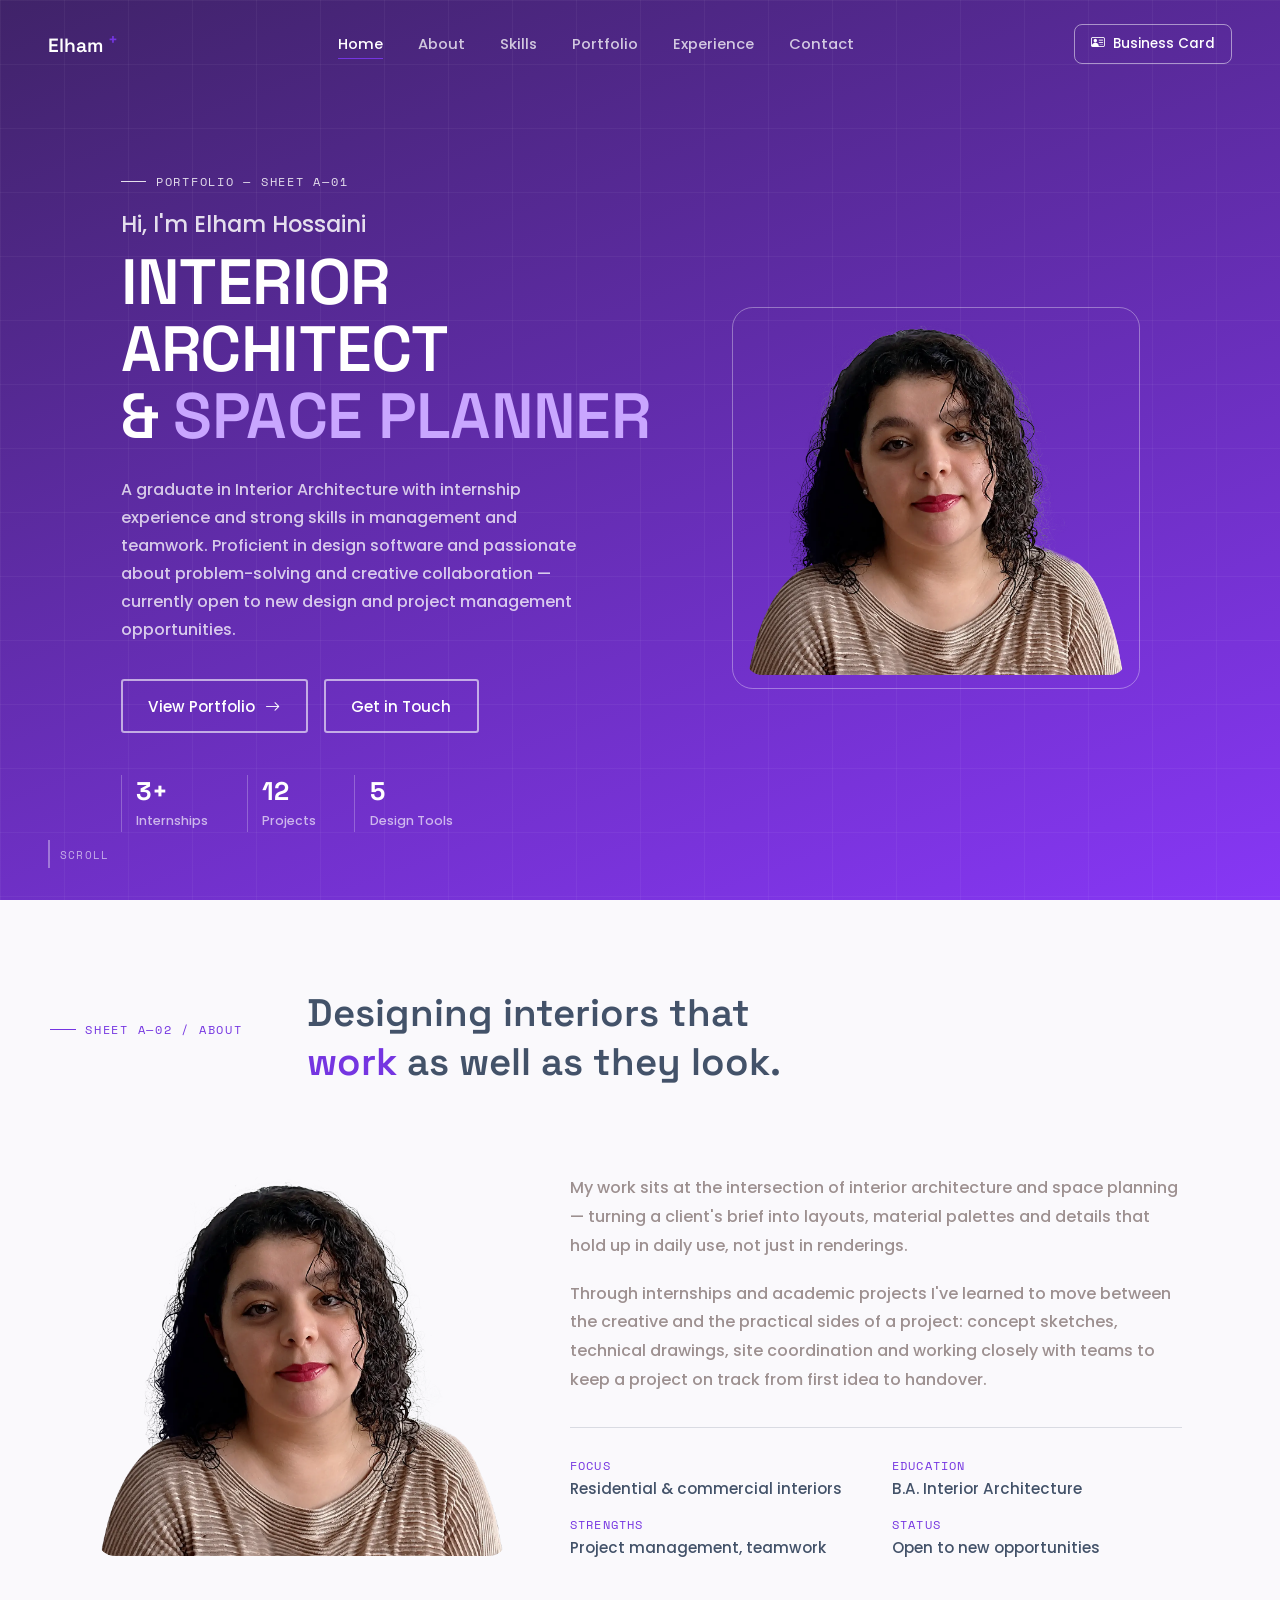
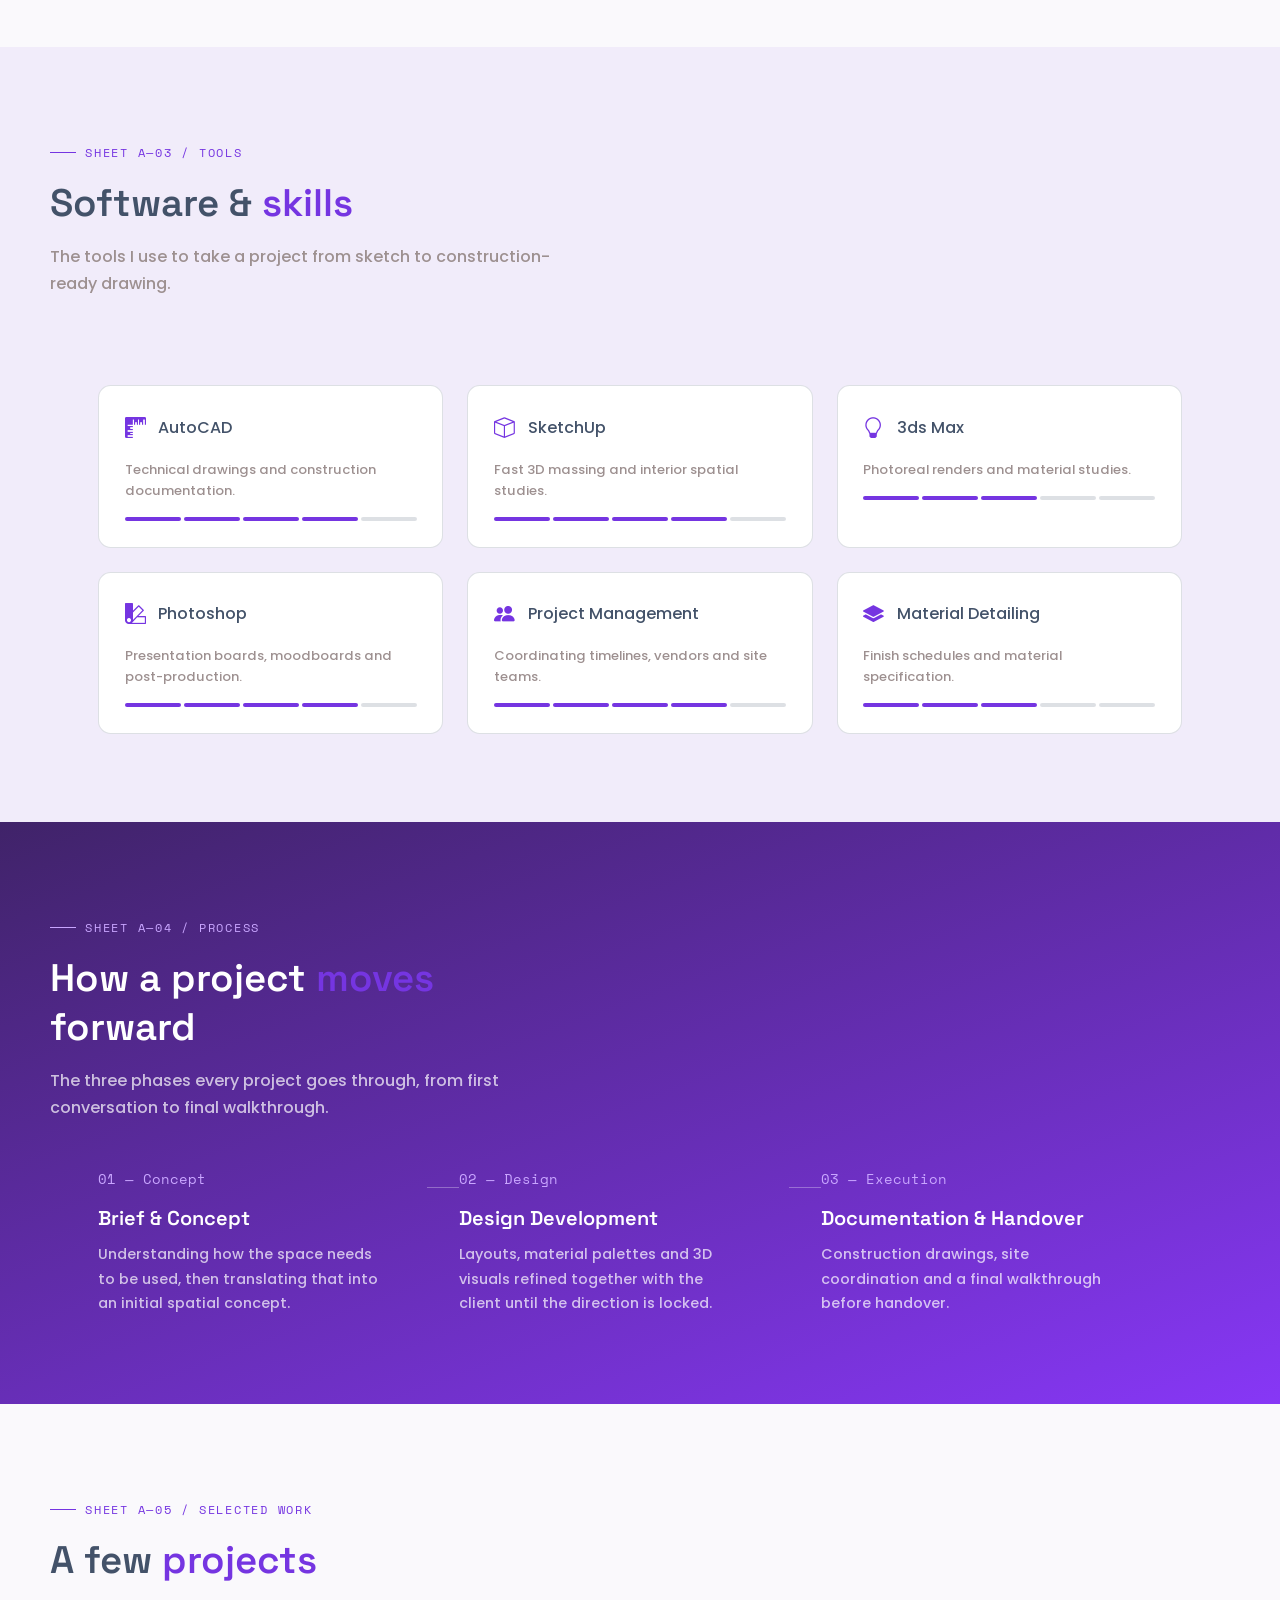
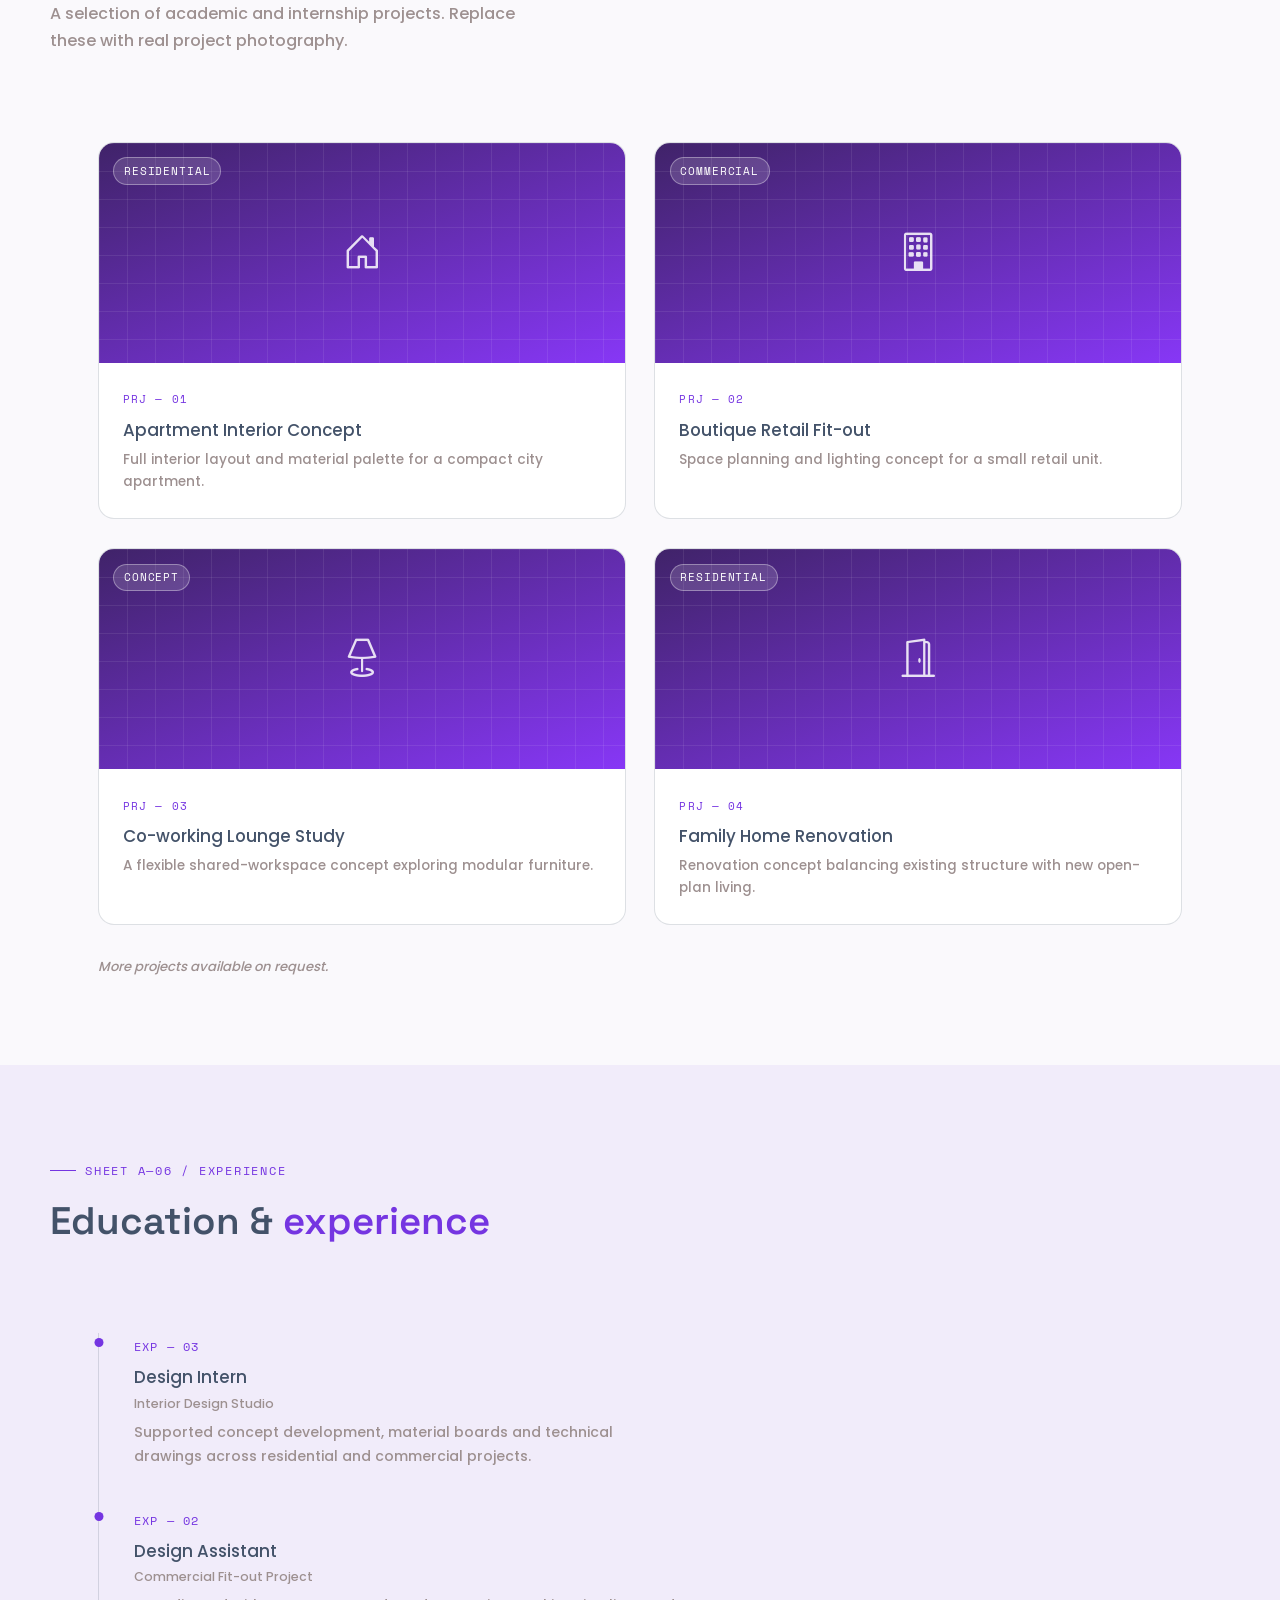
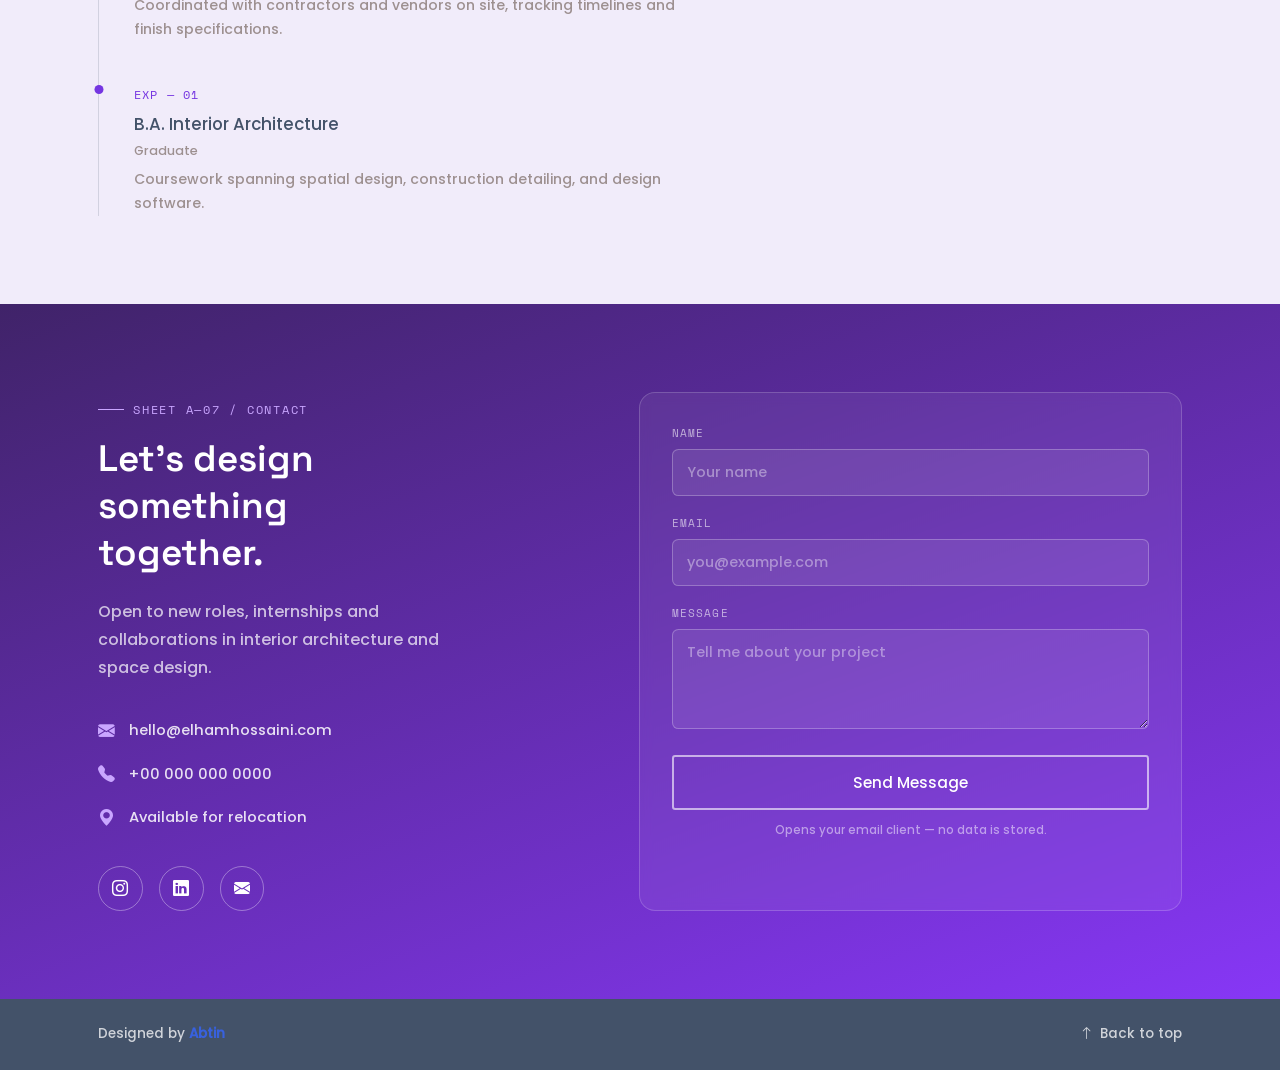
==== home.html @ 7ec0b822 "+ add home page (html,css,js) --made with claude-- + add portfolio.pdf for download + move onclick c" ====
<!doctype html>
<html lang="en">

<head>
  <meta charset="UTF-8" />
  <meta name="viewport" content="width=device-width, initial-scale=1.0" />
  <meta name="theme-color" content="#2C1D45">
  <meta name="theme-color" media="(prefers-color-scheme: dark)" content="#2C1D45">
  <link rel="stylesheet" href="./Style/home.css" />
  <link rel="stylesheet" href="./Fonts/icons/bootstrap-icons.css" />
  <link rel="icon" type="image/png" href="./Img/favicon/favicon-32x32.png" sizes="32x32">
  <link rel="icon" type="image/png" href="./Img/favicon/favicon-16x16.png" sizes="16x16">
  <link rel="shortcut icon" href="./Img/favicon/favicon.ico">
  <link rel="apple-touch-icon" sizes="180x180" href="./Img/favicon/apple-touch-icon.png">
  <link rel="manifest" href="./Img/favicon/site.webmanifest">

  <title>Elham Hossaini — Interior Architect</title>
</head>

<body>

  <!-- ===== NAV ===== -->
  <nav class="site-nav" id="site-nav">
    <a class="brand" href="#home">Elham <sup>+</sup></a>

    <div id="curtain" class="curtain"></div>

    <ul id="toggle-menu" class="nav-links">
      <li><a href="#home" class="nav-link">Home</a></li>
      <li><a href="#about" class="nav-link">About</a></li>
      <li><a href="#skills" class="nav-link">Skills</a></li>
      <li><a href="#portfolio" class="nav-link">Portfolio</a></li>
      <li><a href="#experience" class="nav-link">Experience</a></li>
      <li><a href="#contact" class="nav-link">Contact</a></li>
    </ul>

    <a class="nav-card-link" href="index.html">
      <i class="bi bi-person-vcard"></i>
      Business Card
    </a>

    <div id="toggle-btn" class="toggle-icon">
      <i class="bi bi-list"></i>
    </div>
  </nav>

  <!-- ===== HERO ===== -->
  <header class="hero" id="home">
    <div class="wrap">
      <div class="hero-text">
        <span class="eyebrow">Portfolio — Sheet A—01</span>
        <h2>Hi, I'm Elham Hossaini</h2>
        <h1>INTERIOR ARCHITECT<br>&amp; <span>SPACE PLANNER</span></h1>
        <p>
          A graduate in Interior Architecture with internship experience and
          strong skills in management and teamwork. Proficient in design
          software and passionate about problem-solving and creative
          collaboration — currently open to new design and project
          management opportunities.
        </p>
        <div class="hero-actions">
          <a href="#portfolio" class="btn btn-ghost-light">
            View Portfolio <i class="bi bi-arrow-right"></i>
          </a>
          <a href="#contact" class="btn btn-ghost-light">Get in Touch</a>
        </div>
        <div class="hero-stats">
          <div>
            <strong>3+</strong>
            <span>Internships</span>
          </div>
          <div>
            <strong>12</strong>
            <span>Projects</span>
          </div>
          <div>
            <strong>5</strong>
            <span>Design Tools</span>
          </div>
        </div>
      </div>
      <div class="hero-img">
        <div class="frame">
          <img src="./Img/El-final.webp" alt="Elham Hossaini portrait" />
        </div>
      </div>
    </div>
    <div class="scroll-cue">
      <div class="line"></div>
      SCROLL
    </div>
  </header>

  <!-- ===== ABOUT ===== -->
  <section class="about" id="about">
    <div class="section-head wrap reveal">
      <span class="eyebrow">Sheet A—02 / About</span>
      <h3>Designing interiors that <span>work</span> as well as they look.</h3>
    </div>
    <div class="wrap reveal">
      <div class="about-img">
        <div class="photo-frame blueprint-frame">
          <img src="./Img/El-final.webp" alt="Elham Hossaini at work" />
        </div>
      </div>
      <div class="about-body">
        <p>
          My work sits at the intersection of interior architecture and
          space planning — turning a client's brief into layouts, material
          palettes and details that hold up in daily use, not just in
          renderings.
        </p>
        <p>
          Through internships and academic projects I've learned to move
          between the creative and the practical sides of a project:
          concept sketches, technical drawings, site coordination and
          working closely with teams to keep a project on track from first
          idea to handover.
        </p>
        <div class="fact-grid">
          <div>
            <span>Focus</span>
            <strong>Residential &amp; commercial interiors</strong>
          </div>
          <div>
            <span>Education</span>
            <strong>B.A. Interior Architecture</strong>
          </div>
          <div>
            <span>Strengths</span>
            <strong>Project management, teamwork</strong>
          </div>
          <div>
            <span>Status</span>
            <strong>Open to new opportunities</strong>
          </div>
        </div>
      </div>
    </div>
  </section>

  <!-- ===== SKILLS ===== -->
  <section class="skills" id="skills">
    <div class="section-head wrap reveal">
      <span class="eyebrow">Sheet A—03 / Tools</span>
      <h3>Software &amp; <span>skills</span></h3>
      <p>The tools I use to take a project from sketch to construction-ready drawing.</p>
    </div>
    <div class="wrap reveal">
      <div class="tool-grid">
        <div class="tool-card">
          <div class="top"><i class="bi bi-rulers"></i><h4>AutoCAD</h4></div>
          <p>Technical drawings and construction documentation.</p>
          <div class="tick-scale"><i class="on"></i><i class="on"></i><i class="on"></i><i class="on"></i><i></i></div>
        </div>
        <div class="tool-card">
          <div class="top"><i class="bi bi-box"></i><h4>SketchUp</h4></div>
          <p>Fast 3D massing and interior spatial studies.</p>
          <div class="tick-scale"><i class="on"></i><i class="on"></i><i class="on"></i><i class="on"></i><i></i></div>
        </div>
        <div class="tool-card">
          <div class="top"><i class="bi bi-lightbulb"></i><h4>3ds Max</h4></div>
          <p>Photoreal renders and material studies.</p>
          <div class="tick-scale"><i class="on"></i><i class="on"></i><i class="on"></i><i></i><i></i></div>
        </div>
        <div class="tool-card">
          <div class="top"><i class="bi bi-palette2"></i><h4>Photoshop</h4></div>
          <p>Presentation boards, moodboards and post-production.</p>
          <div class="tick-scale"><i class="on"></i><i class="on"></i><i class="on"></i><i class="on"></i><i></i></div>
        </div>
        <div class="tool-card">
          <div class="top"><i class="bi bi-people-fill"></i><h4>Project Management</h4></div>
          <p>Coordinating timelines, vendors and site teams.</p>
          <div class="tick-scale"><i class="on"></i><i class="on"></i><i class="on"></i><i class="on"></i><i></i></div>
        </div>
        <div class="tool-card">
          <div class="top"><i class="bi bi-layers-fill"></i><h4>Material Detailing</h4></div>
          <p>Finish schedules and material specification.</p>
          <div class="tick-scale"><i class="on"></i><i class="on"></i><i class="on"></i><i></i><i></i></div>
        </div>
      </div>
    </div>
  </section>

  <!-- ===== PROCESS ===== -->
  <section class="process" id="process">
    <div class="section-head wrap reveal">
      <span class="eyebrow">Sheet A—04 / Process</span>
      <h3>How a project <span>moves</span> forward</h3>
      <p>The three phases every project goes through, from first conversation to final walkthrough.</p>
    </div>
    <div class="wrap reveal">
      <div class="process-steps">
        <div class="process-step">
          <span class="num">01 — Concept</span>
          <h4>Brief &amp; Concept</h4>
          <p>Understanding how the space needs to be used, then translating that into an initial spatial concept.</p>
        </div>
        <div class="process-step">
          <span class="num">02 — Design</span>
          <h4>Design Development</h4>
          <p>Layouts, material palettes and 3D visuals refined together with the client until the direction is locked.</p>
        </div>
        <div class="process-step">
          <span class="num">03 — Execution</span>
          <h4>Documentation &amp; Handover</h4>
          <p>Construction drawings, site coordination and a final walkthrough before handover.</p>
        </div>
      </div>
    </div>
  </section>

  <!-- ===== PORTFOLIO ===== -->
  <section class="portfolio" id="portfolio">
    <div class="section-head wrap reveal">
      <span class="eyebrow">Sheet A—05 / Selected Work</span>
      <h3>A few <span>projects</span></h3>
      <p>A selection of academic and internship projects. Replace these with real project photography.</p>
    </div>
    <div class="wrap reveal">
      <div class="project-grid">
        <article class="project-card blueprint-frame">
          <div class="project-thumb">
            <span class="project-tag">Residential</span>
            <i class="bi bi-house-door"></i>
          </div>
          <div class="project-body">
            <span class="num">PRJ — 01</span>
            <h4>Apartment Interior Concept</h4>
            <p>Full interior layout and material palette for a compact city apartment.</p>
          </div>
        </article>
        <article class="project-card blueprint-frame">
          <div class="project-thumb">
            <span class="project-tag">Commercial</span>
            <i class="bi bi-building"></i>
          </div>
          <div class="project-body">
            <span class="num">PRJ — 02</span>
            <h4>Boutique Retail Fit-out</h4>
            <p>Space planning and lighting concept for a small retail unit.</p>
          </div>
        </article>
        <article class="project-card blueprint-frame">
          <div class="project-thumb">
            <span class="project-tag">Concept</span>
            <i class="bi bi-lamp"></i>
          </div>
          <div class="project-body">
            <span class="num">PRJ — 03</span>
            <h4>Co-working Lounge Study</h4>
            <p>A flexible shared-workspace concept exploring modular furniture.</p>
          </div>
        </article>
        <article class="project-card blueprint-frame">
          <div class="project-thumb">
            <span class="project-tag">Residential</span>
            <i class="bi bi-door-open"></i>
          </div>
          <div class="project-body">
            <span class="num">PRJ — 04</span>
            <h4>Family Home Renovation</h4>
            <p>Renovation concept balancing existing structure with new open-plan living.</p>
          </div>
        </article>
      </div>
      <p class="portfolio-note">More projects available on request.</p>
    </div>
  </section>

  <!-- ===== EXPERIENCE ===== -->
  <section class="experience" id="experience">
    <div class="section-head wrap reveal">
      <span class="eyebrow">Sheet A—06 / Experience</span>
      <h3>Education &amp; <span>experience</span></h3>
    </div>
    <div class="wrap reveal">
      <div class="timeline">
        <div class="timeline-item">
          <span class="num">EXP — 03</span>
          <h4>Design Intern</h4>
          <span class="meta">Interior Design Studio</span>
          <p>Supported concept development, material boards and technical drawings across residential and commercial projects.</p>
        </div>
        <div class="timeline-item">
          <span class="num">EXP — 02</span>
          <h4>Design Assistant</h4>
          <span class="meta">Commercial Fit-out Project</span>
          <p>Coordinated with contractors and vendors on site, tracking timelines and finish specifications.</p>
        </div>
        <div class="timeline-item">
          <span class="num">EXP — 01</span>
          <h4>B.A. Interior Architecture</h4>
          <span class="meta">Graduate</span>
          <p>Coursework spanning spatial design, construction detailing, and design software.</p>
        </div>
      </div>
    </div>
  </section>

  <!-- ===== CONTACT ===== -->
  <section class="contact" id="contact">
    <div class="wrap">
      <div class="contact-info">
        <span class="eyebrow">Sheet A—07 / Contact</span>
        <h3>Let's design something together.</h3>
        <p>Open to new roles, internships and collaborations in interior architecture and space design.</p>
        <ul class="contact-list">
          <li><i class="bi bi-envelope-fill"></i> hello@elhamhossaini.com</li>
          <li><i class="bi bi-telephone-fill"></i> +00 000 000 0000</li>
          <li><i class="bi bi-geo-alt-fill"></i> Available for relocation</li>
        </ul>
        <div class="contact-social">
          <a href="#"><i class="bi bi-instagram"></i></a>
          <a href="#"><i class="bi bi-linkedin"></i></a>
          <a href="#"><i class="bi bi-envelope-fill"></i></a>
        </div>
      </div>
      <form class="contact-form" id="contact-form">
        <div class="field">
          <label for="name">Name</label>
          <input type="text" id="name" placeholder="Your name" required />
        </div>
        <div class="field">
          <label for="email">Email</label>
          <input type="email" id="email" placeholder="you@example.com" required />
        </div>
        <div class="field">
          <label for="message">Message</label>
          <textarea id="message" placeholder="Tell me about your project"></textarea>
        </div>
        <button type="submit" class="btn btn-ghost-light">Send Message</button>
        <p class="form-note">Opens your email client — no data is stored.</p>
      </form>
    </div>
  </section>

  <!-- ===== FOOTER ===== -->
  <footer>
    <div class="wrap">
      <a href="#"> Designed by <span>Abtin</span> </a>
      <a href="#home" class="to-top"><i class="bi bi-arrow-up"></i> Back to top</a>
    </div>
  </footer>

  <script src="./Js/home.js"></script>
</body>

</html>
---- Style/home.css ----
@import url('https://fonts.googleapis.com/css2?family=Space+Grotesk:wght@500;600;700&family=Space+Mono:wght@400;700&display=swap');

@font-face {
  font-family: "poppins";
  src: url("../Fonts/pop/Poppins-Medium.ttf") format("TrueType");
}

* {
  margin: 0;
  padding: 0;
  box-sizing: border-box;
  text-decoration: none;
  list-style: none;
}

:root {
  --main-color: #7535e1;
  --bg-1: #402369;
  --bg-2: #8737f6;
  --white: #fff;
  --paper: #faf9fc;
  --paper-2: #f1ecfa;
  --dark-gray: #435269;
  --light-gray: #9d9090;
  --line: rgba(67, 82, 105, 0.18);
  --line-strong: rgba(117, 53, 225, 0.45);
  --ad: #3861dd;

  --font-body: "poppins", sans-serif;
  --font-display: "Space Grotesk", sans-serif;
  --font-mono: "Space Mono", monospace;
}

html {
  scroll-behavior: smooth;
}

body {
  font-family: var(--font-body);
  color: var(--dark-gray);
  background: var(--paper);
  overflow-x: hidden;
}

body::selection {
  background: var(--main-color);
  color: var(--white);
}

a {
  cursor: pointer;
  color: inherit;
}

img {
  display: block;
  max-width: 100%;
}

.wrap {
  max-width: 1180px;
  margin: 0 auto;
  padding: 0 3rem;
}

/* ---------- shared "sheet" / blueprint devices ---------- */

.eyebrow {
  display: inline-flex;
  align-items: center;
  gap: 0.6rem;
  font-family: var(--font-mono);
  font-size: 0.78rem;
  letter-spacing: 0.14em;
  text-transform: uppercase;
  color: var(--main-color);
  margin-bottom: 1rem;
}

.eyebrow::before {
  content: "";
  width: 1.6rem;
  height: 1px;
  background: var(--main-color);
  display: inline-block;
}

.dim-divider {
  position: relative;
  display: flex;
  align-items: center;
  gap: 1rem;
  margin: 0 auto;
  max-width: 1180px;
  padding: 0 3rem;
}

.dim-divider::before,
.dim-divider::after {
  content: "";
  flex: 1;
  height: 1px;
  background: var(--line);
  position: relative;
}

.dim-divider span {
  font-family: var(--font-mono);
  font-size: 0.7rem;
  letter-spacing: 0.12em;
  color: var(--light-gray);
  white-space: nowrap;
}

.dim-divider .tick {
  width: 1px;
  height: 10px;
  background: var(--line);
}

/* corner registration brackets, used on cards / frames */
.blueprint-frame {
  position: relative;
}

.blueprint-frame::before,
.blueprint-frame::after {
  content: "";
  position: absolute;
  width: 16px;
  height: 16px;
  border: 1.5px solid var(--main-color);
  opacity: 0;
  transition: opacity 0.25s ease, width 0.25s ease, height 0.25s ease;
}

.blueprint-frame::before {
  top: -1px;
  left: -1px;
  border-right: none;
  border-bottom: none;
}

.blueprint-frame::after {
  bottom: -1px;
  right: -1px;
  border-left: none;
  border-top: none;
}

.blueprint-frame:hover::before,
.blueprint-frame:hover::after {
  opacity: 1;
  width: 22px;
  height: 22px;
}

.section-head {
  padding: 5.5rem 0 3rem;
  text-align: left;
}

.section-head h3 {
  font-family: var(--font-display);
  font-size: 2.4rem;
  font-weight: 600;
  color: var(--dark-gray);
  max-width: 32rem;
}

.section-head h3 span {
  color: var(--main-color);
}

.section-head p {
  color: var(--light-gray);
  max-width: 32rem;
  margin-top: 1rem;
  line-height: 1.7;
}

/* ---------- buttons ---------- */

.btn {
  font-family: var(--font-body);
  font-size: 0.95rem;
  padding: 0.85rem 1.6rem;
  border-radius: 0.2rem;
  border: 2px solid var(--dark-gray);
  background: none;
  cursor: pointer;
  display: inline-flex;
  align-items: center;
  gap: 0.6rem;
  transition: 0.3s ease;
}

.btn-solid {
  background: var(--dark-gray);
  color: var(--white);
}

.btn-solid:hover {
  background: var(--main-color);
  border-color: var(--main-color);
}

.btn-ghost-light {
  border-color: rgba(255, 255, 255, 0.6);
  color: var(--white);
}

.btn-ghost-light:hover {
  border-color: var(--white);
  background: rgba(255, 255, 255, 0.08);
}

.btn-ghost-dark {
  border-color: var(--line-strong);
  color: var(--dark-gray);
}

.btn-ghost-dark:hover {
  border-color: var(--main-color);
  color: var(--main-color);
}

/* ================= NAV ================= */

.site-nav {
  position: fixed;
  top: 0;
  left: 0;
  right: 0;
  z-index: 200;
  display: flex;
  align-items: center;
  justify-content: space-between;
  padding: 1.5rem 3rem;
  transition: 0.35s ease;
}

.site-nav.nav-scrolled {
  padding: 1rem 3rem;
  background: rgba(250, 249, 252, 0.85);
  backdrop-filter: blur(10px);
  box-shadow: 0 1px 0 var(--line);
}

.brand {
  font-family: var(--font-display);
  font-weight: 600;
  font-size: 1.2rem;
  color: var(--white);
  transition: color 0.35s ease;
}

.nav-scrolled .brand {
  color: var(--dark-gray);
}

.brand sup {
  color: var(--main-color);
}

.nav-links {
  display: flex;
  align-items: center;
  gap: 2.2rem;
}

.nav-links a {
  font-size: 0.92rem;
  color: rgba(255, 255, 255, 0.75);
  position: relative;
  padding-bottom: 0.2rem;
  transition: color 0.35s ease;
}

.nav-scrolled .nav-links a {
  color: var(--light-gray);
}

.nav-links a::after {
  content: "";
  position: absolute;
  left: 0;
  bottom: -2px;
  width: 0;
  height: 1.5px;
  background: var(--main-color);
  transition: width 0.25s ease;
}

.nav-links a:hover,
.nav-links a.active {
  color: var(--white);
}

.nav-scrolled .nav-links a:hover,
.nav-scrolled .nav-links a.active {
  color: var(--dark-gray);
}

.nav-links a:hover::after,
.nav-links a.active::after {
  width: 100%;
}

.nav-card-link {
  border-radius: 0.5rem;
  padding: 0.55rem 1rem;
  font-size: 0.85rem;
  display: inline-flex;
  align-items: center;
  gap: 0.5rem;
  border: 1.5px solid rgba(255, 255, 255, 0.5);
  color: var(--white);
  transition: 0.35s ease;
}

.nav-scrolled .nav-card-link {
  border-color: var(--line-strong);
  color: var(--dark-gray);
}

.nav-card-link:hover {
  background: var(--main-color);
  border-color: var(--main-color);
  color: var(--white);
}

.toggle-icon {
  display: none;
  color: var(--white);
}

.nav-scrolled .toggle-icon {
  color: var(--dark-gray);
}

.toggle-icon > i {
  font-size: 1.6rem;
}

.curtain {
  display: none;
}

/* ================= HERO ================= */

.hero {
  min-height: 100dvh;
  background: linear-gradient(160deg, var(--bg-1), var(--bg-2));
  display: flex;
  align-items: center;
  position: relative;
  overflow: hidden;
  padding-top: 6rem;
}

.hero::after {
  content: "";
  position: absolute;
  inset: 0;
  background-image:
    linear-gradient(rgba(255, 255, 255, 0.045) 1px, transparent 1px),
    linear-gradient(90deg, rgba(255, 255, 255, 0.045) 1px, transparent 1px);
  background-size: 64px 64px;
  pointer-events: none;
}

.hero .wrap {
  display: flex;
  align-items: center;
  gap: 3rem;
  position: relative;
  z-index: 1;
}

.hero-text {
  flex: 1.1;
}

.hero-text .eyebrow {
  color: rgba(255, 255, 255, 0.85);
}

.hero-text .eyebrow::before {
  background: rgba(255, 255, 255, 0.85);
}

.hero-text h2 {
  color: rgba(255, 255, 255, 0.85);
  font-size: 1.4rem;
  font-weight: 400;
  margin-bottom: 0.5rem;
}

.hero-text h1 {
  font-family: var(--font-display);
  color: var(--white);
  font-size: 4rem;
  line-height: 1.05;
  font-weight: 600;
  letter-spacing: -0.01em;
}

.hero-text h1 span {
  color: #c9a6ff;
}

.hero-text p {
  color: rgba(255, 255, 255, 0.75);
  max-width: 30rem;
  line-height: 1.75;
  margin: 1.6rem 0 2.2rem;
}

.hero-actions {
  display: flex;
  gap: 1rem;
  margin-bottom: 2.6rem;
  flex-wrap: wrap;
}

.hero-stats {
  display: flex;
  gap: 2.4rem;
}

.hero-stats div {
  border-left: 1px solid rgba(255, 255, 255, 0.25);
  padding-left: 0.9rem;
}

.hero-stats strong {
  display: block;
  font-family: var(--font-display);
  font-size: 1.6rem;
  color: var(--white);
}

.hero-stats span {
  font-size: 0.78rem;
  color: rgba(255, 255, 255, 0.65);
}

.hero-img {
  flex: 0.9;
  position: relative;
  display: flex;
  justify-content: center;
}

.hero-img .frame {
  position: relative;
  width: 100%;
  max-width: 380px;
}

.hero-img img {
  width: 100%;
  border-radius: 1rem;
  position: relative;
  z-index: 1;
}

.hero-img .frame::before {
  content: "";
  position: absolute;
  inset: -14px;
  border: 1.5px solid rgba(255, 255, 255, 0.35);
  border-radius: 1.3rem;
  z-index: 0;
}


.scroll-cue {
  position: absolute;
  bottom: 2rem;
  left: 3rem;
  display: flex;
  align-items: center;
  gap: 0.6rem;
  color: rgba(255, 255, 255, 0.6);
  font-family: var(--font-mono);
  font-size: 0.7rem;
  letter-spacing: 0.12em;
  z-index: 1;
}

.scroll-cue .line {
  width: 2px;
  height: 28px;
  background: rgba(255, 255, 255, 0.35);
  position: relative;
  overflow: hidden;
}

.scroll-cue .line::after {
  content: "";
  position: absolute;
  top: -100%;
  left: 0;
  width: 100%;
  height: 100%;
  background: var(--white);
  animation: scrollcue 1.8s infinite ease-in-out;
}

@keyframes scrollcue {
  0% { top: -100%; }
  60% { top: 100%; }
  100% { top: 100%; }
}

/* ================= ABOUT ================= */

.about .wrap {
  display: flex;
  gap: 4rem;
  align-items: center;
  padding-bottom: 5.5rem;
}

.about-img {
  flex: 0.8;
  position: relative;
}

.about-img .photo-frame {
  position: relative;
  border-radius: 1rem;
  overflow: hidden;
}

.about-img img {
  width: 100%;
  border-radius: 1rem;
}

.about-body {
  flex: 1.2;
}

.about-body p {
  color: var(--light-gray);
  line-height: 1.8;
  margin-bottom: 1.2rem;
}

.fact-grid {
  display: grid;
  grid-template-columns: 1fr 1fr;
  gap: 1rem 2rem;
  margin-top: 2rem;
  padding-top: 1.8rem;
  border-top: 1px solid var(--line);
}

.fact-grid div {
  display: flex;
  flex-direction: column;
  gap: 0.2rem;
}

.fact-grid span {
  font-family: var(--font-mono);
  font-size: 0.72rem;
  letter-spacing: 0.1em;
  text-transform: uppercase;
  color: var(--main-color);
}

.fact-grid strong {
  font-weight: 500;
  color: var(--dark-gray);
  font-size: 0.95rem;
}

/* ================= SKILLS ================= */

.skills {
  background: var(--paper-2);
}

.skills .wrap {
  padding-bottom: 5.5rem;
}

.tool-grid {
  display: grid;
  grid-template-columns: repeat(3, 1fr);
  gap: 1.5rem;
}

.tool-card {
  background: var(--white);
  border-radius: 0.8rem;
  padding: 1.6rem;
  border: 1px solid var(--line);
}

.tool-card .top {
  display: flex;
  align-items: center;
  gap: 0.8rem;
  margin-bottom: 1rem;
}

.tool-card i {
  font-size: 1.3rem;
  color: var(--main-color);
}

.tool-card h4 {
  font-weight: 500;
  font-size: 1rem;
  color: var(--dark-gray);
}

.tool-card p {
  font-size: 0.82rem;
  color: var(--light-gray);
  margin-bottom: 1rem;
  line-height: 1.6;
}

.tick-scale {
  display: flex;
  gap: 3px;
}

.tick-scale i {
  flex: 1;
  height: 4px;
  background: var(--line);
  border-radius: 2px;
}

.tick-scale i.on {
  background: var(--main-color);
}

/* ================= PROCESS ================= */

.process {
  background: linear-gradient(160deg, var(--bg-1), var(--bg-2));
  color: var(--white);
}

.process .section-head h3,
.process .section-head p {
  color: var(--white);
}

.process .section-head p {
  color: rgba(255, 255, 255, 0.7);
}

.process .eyebrow {
  color: #c9a6ff;
}

.process .eyebrow::before {
  background: #c9a6ff;
}

.process-steps {
  display: flex;
  padding-bottom: 5.5rem;
  gap: 0;
}

.process-step {
  flex: 1;
  position: relative;
  padding-right: 2rem;
}

.process-step:not(:last-child)::after {
  content: "";
  position: absolute;
  top: 1.1rem;
  right: 0;
  width: 2rem;
  height: 1px;
  background: rgba(255, 255, 255, 0.3);
}

.process-step .num {
  font-family: var(--font-mono);
  font-size: 0.85rem;
  color: #c9a6ff;
  margin-bottom: 1rem;
  display: block;
}

.process-step h4 {
  font-family: var(--font-display);
  font-size: 1.25rem;
  font-weight: 600;
  margin-bottom: 0.7rem;
}

.process-step p {
  color: rgba(255, 255, 255, 0.7);
  font-size: 0.9rem;
  line-height: 1.7;
  max-width: 18rem;
}

/* ================= PORTFOLIO ================= */

.portfolio .wrap {
  padding-bottom: 5.5rem;
}

.project-grid {
  display: grid;
  grid-template-columns: repeat(2, 1fr);
  gap: 1.8rem;
}

.project-card {
  border-radius: 1rem;
  overflow: hidden;
  background: var(--white);
  border: 1px solid var(--line);
}

.project-thumb {
  height: 220px;
  position: relative;
  display: flex;
  align-items: center;
  justify-content: center;
  background:
    linear-gradient(160deg, var(--bg-1), var(--bg-2));
  overflow: hidden;
}

.project-thumb::before {
  content: "";
  position: absolute;
  inset: 0;
  background-image:
    linear-gradient(rgba(255, 255, 255, 0.08) 1px, transparent 1px),
    linear-gradient(90deg, rgba(255, 255, 255, 0.08) 1px, transparent 1px);
  background-size: 28px 28px;
}

.project-thumb i {
  font-size: 2.4rem;
  color: rgba(255, 255, 255, 0.85);
  position: relative;
}

.project-tag {
  position: absolute;
  top: 0.9rem;
  left: 0.9rem;
  background: rgba(255, 255, 255, 0.15);
  border: 1px solid rgba(255, 255, 255, 0.35);
  color: var(--white);
  font-family: var(--font-mono);
  font-size: 0.68rem;
  letter-spacing: 0.08em;
  text-transform: uppercase;
  padding: 0.3rem 0.6rem;
  border-radius: 2rem;
}

.project-body {
  padding: 1.4rem 1.5rem 1.6rem;
}

.project-body .num {
  font-family: var(--font-mono);
  font-size: 0.7rem;
  color: var(--main-color);
  letter-spacing: 0.1em;
}

.project-body h4 {
  font-weight: 500;
  color: var(--dark-gray);
  margin: 0.4rem 0 0.4rem;
  font-size: 1.05rem;
}

.project-body p {
  color: var(--light-gray);
  font-size: 0.85rem;
  line-height: 1.6;
}

.portfolio-note {
  margin-top: 2rem;
  font-size: 0.82rem;
  color: var(--light-gray);
  font-style: italic;
}

/* ================= EXPERIENCE ================= */

.experience {
  background: var(--paper-2);
}

.experience .wrap {
  padding-bottom: 5.5rem;
}

.timeline {
  border-left: 1px solid var(--line);
  padding-left: 2.2rem;
  display: flex;
  flex-direction: column;
  gap: 2.4rem;
}

.timeline-item {
  position: relative;
}

.timeline-item::before {
  content: "";
  position: absolute;
  left: -2.2rem;
  top: 0.3rem;
  width: 9px;
  height: 9px;
  border-radius: 50%;
  background: var(--main-color);
  transform: translateX(-4.5px);
}

.timeline-item .num {
  font-family: var(--font-mono);
  font-size: 0.72rem;
  color: var(--main-color);
  letter-spacing: 0.1em;
}

.timeline-item h4 {
  font-weight: 500;
  color: var(--dark-gray);
  font-size: 1.05rem;
  margin: 0.35rem 0 0.3rem;
}

.timeline-item .meta {
  font-size: 0.78rem;
  color: var(--light-gray);
  margin-bottom: 0.5rem;
  display: block;
}

.timeline-item p {
  color: var(--light-gray);
  font-size: 0.88rem;
  line-height: 1.7;
  max-width: 34rem;
}

/* ================= CONTACT ================= */

.contact {
  background: linear-gradient(160deg, var(--bg-1), var(--bg-2));
  color: var(--white);
}

.contact .wrap {
  padding: 5.5rem 3rem 5.5rem;
  display: flex;
  gap: 4rem;
}

.contact-info {
  flex: 1;
}

.contact .eyebrow {
  color: #c9a6ff;
}

.contact .eyebrow::before {
  background: #c9a6ff;
}

.contact-info h3 {
  font-family: var(--font-display);
  font-size: 2.3rem;
  font-weight: 600;
  max-width: 20rem;
  margin-bottom: 1.4rem;
}

.contact-info p {
  color: rgba(255, 255, 255, 0.7);
  max-width: 24rem;
  line-height: 1.75;
  margin-bottom: 2.2rem;
}

.contact-list {
  display: flex;
  flex-direction: column;
  gap: 1.1rem;
  margin-bottom: 2.2rem;
}

.contact-list li {
  display: flex;
  align-items: center;
  gap: 0.9rem;
  font-size: 0.92rem;
  color: rgba(255, 255, 255, 0.85);
}

.contact-list i {
  color: #c9a6ff;
  font-size: 1.05rem;
}

.contact-social {
  display: flex;
  gap: 1rem;
}

.contact-social a {
  height: 2.8rem;
  width: 2.8rem;
  border-radius: 50%;
  border: 1.5px solid rgba(255, 255, 255, 0.35);
  display: flex;
  align-items: center;
  justify-content: center;
  color: var(--white);
  transition: 0.3s ease;
}

.contact-social a:hover {
  background: var(--white);
  color: var(--bg-1);
  border-color: var(--white);
}

.contact-form {
  flex: 1;
  background: rgba(255, 255, 255, 0.06);
  border: 1px solid rgba(255, 255, 255, 0.18);
  border-radius: 1rem;
  padding: 2rem;
  backdrop-filter: blur(6px);
}

.contact-form .field {
  margin-bottom: 1.2rem;
}

.contact-form label {
  display: block;
  font-family: var(--font-mono);
  font-size: 0.68rem;
  letter-spacing: 0.1em;
  text-transform: uppercase;
  color: rgba(255, 255, 255, 0.6);
  margin-bottom: 0.5rem;
}

.contact-form input,
.contact-form textarea {
  width: 100%;
  background: rgba(255, 255, 255, 0.08);
  border: 1px solid rgba(255, 255, 255, 0.25);
  border-radius: 0.4rem;
  padding: 0.75rem 0.9rem;
  color: var(--white);
  font-family: var(--font-body);
  font-size: 0.9rem;
}

.contact-form input::placeholder,
.contact-form textarea::placeholder {
  color: rgba(255, 255, 255, 0.4);
}

.contact-form input:focus,
.contact-form textarea:focus {
  outline: none;
  border-color: var(--white);
}

.contact-form textarea {
  resize: vertical;
  min-height: 100px;
}

.contact-form button {
  width: 100%;
  justify-content: center;
}

.form-note {
  font-size: 0.72rem;
  color: rgba(255, 255, 255, 0.5);
  margin-top: 0.8rem;
  text-align: center;
}

/* ================= FOOTER ================= */

footer {
  background: var(--dark-gray);
  color: rgba(255, 255, 255, 0.75);
  padding: 1.6rem 0;
}

footer .wrap {
  display: flex;
  align-items: center;
  justify-content: space-between;
  font-size: 0.85rem;
}

footer span {
  color: var(--ad);
  font-weight: bold;
}

.to-top {
  display: flex;
  align-items: center;
  gap: 0.4rem;
  color: rgba(255, 255, 255, 0.75);
  font-size: 0.85rem;
}

.to-top:hover {
  color: var(--white);
}

/* ================= reveal on scroll ================= */

.reveal {
  opacity: 0;
  transform: translateY(24px);
  transition: opacity 0.7s ease, transform 0.7s ease;
}

.reveal.in {
  opacity: 1;
  transform: translateY(0);
}

@media (prefers-reduced-motion: reduce) {
  .reveal {
    opacity: 1;
    transform: none;
    transition: none;
  }
  .scroll-cue .line::after {
    animation: none;
  }
}

/* ================= responsive ================= */

@media screen and (max-width: 1100px) {
  .wrap { padding: 0 2rem; }
  .dim-divider { padding: 0 2rem; }
  .hero-text h1 { font-size: 3rem; }
  .tool-grid { grid-template-columns: repeat(2, 1fr); }
  .project-grid { grid-template-columns: 1fr; }
  .process-steps { flex-direction: column; gap: 2.2rem; }
  .process-step::after { display: none; }
}

/* the full nav (6 links + brand + button) stops fitting well before the
   content-stacking breakpoint below, so the hamburger has to take over here */
@media screen and (max-width: 1024px) {
  .site-nav { padding: 1.2rem 1.5rem; }
  .nav-scrolled { padding: 0.9rem 1.5rem; }
  .toggle-icon { display: unset; z-index: 210; }
  .nav-card-link { display: none; }

  .nav-links {
    position: fixed;
    top: -50rem;
    inset-inline: 0;
    margin-inline: auto;
    flex-direction: column;
    background: var(--white);
    border: 1px solid var(--line);
    border-radius: 1rem;
    box-shadow: 0 10px 30px rgba(0, 0, 0, 0.25);
    width: 88%;
    max-width: 22rem;
    padding: 1.8rem 0;
    gap: 1.4rem;
    transition: 0.3s ease-in;
    z-index: 205;
  }

  .nav-links.show-menu { top: 5.5rem; }

  .nav-links a { color: var(--light-gray); }
  .nav-links a:hover, .nav-links a.active { color: var(--main-color); }

  .curtain {
    display: none;
    position: fixed;
    inset: 0;
    background: rgba(0, 0, 0, 0.25);
    z-index: 199;
  }
  .curtain.show-curtain { display: block; }
}

@media screen and (max-width: 900px) {
  .about .wrap { flex-direction: column; }
  .contact .wrap { flex-direction: column; }
  .hero .wrap { flex-direction: column; text-align: left; }
  .hero-img { order: -1; }
}

@media screen and (max-width: 768px) {
  .wrap { padding: 0 1.4rem; }
  .dim-divider { padding: 0 1.4rem; }

  .hero { padding-top: 5.5rem; }
  .hero-text h1 { font-size: 2.2rem; }
  .hero-text p { font-size: 0.9rem; }
  .hero-stats { gap: 1.4rem; flex-wrap: wrap; row-gap: 1rem; }
  .hero-actions { width: 100%; }
  .hero-actions .btn { flex: 1; justify-content: center; }

  .section-head { padding: 3.2rem 0 1.8rem; }
  .section-head h3 { font-size: 1.6rem; }

  .tool-grid { grid-template-columns: 1fr 1fr; gap: 1rem; }
  .fact-grid { grid-template-columns: 1fr; }

  .about-img { max-width: 16rem; margin: 0 auto; }

  .contact .wrap { padding: 3.6rem 1.4rem; }
  .contact-form { padding: 1.4rem; }

  footer .wrap { flex-direction: column; gap: 0.8rem; text-align: center; }
}

@media screen and (max-width: 480px) {
  .wrap { padding: 0 1.1rem; }
  .dim-divider { padding: 0 1.1rem; }
  .site-nav { padding: 1rem 1.1rem; }
  .nav-scrolled { padding: 0.8rem 1.1rem; }

  .hero-text h2 { font-size: 1.1rem; }
  .hero-text h1 { font-size: 1.8rem; }
  .hero-stats { gap: 1rem; }
  .hero-stats strong { font-size: 1.3rem; }

  .hero-actions { flex-direction: column; }
  .hero-actions .btn { width: 100%; }

  .tool-grid { grid-template-columns: 1fr; }
  .timeline { padding-left: 1.6rem; }
  .timeline-item::before { left: -1.6rem; }

  .contact-info h3 { font-size: 1.7rem; }
  .contact-list li { font-size: 0.85rem; }
}
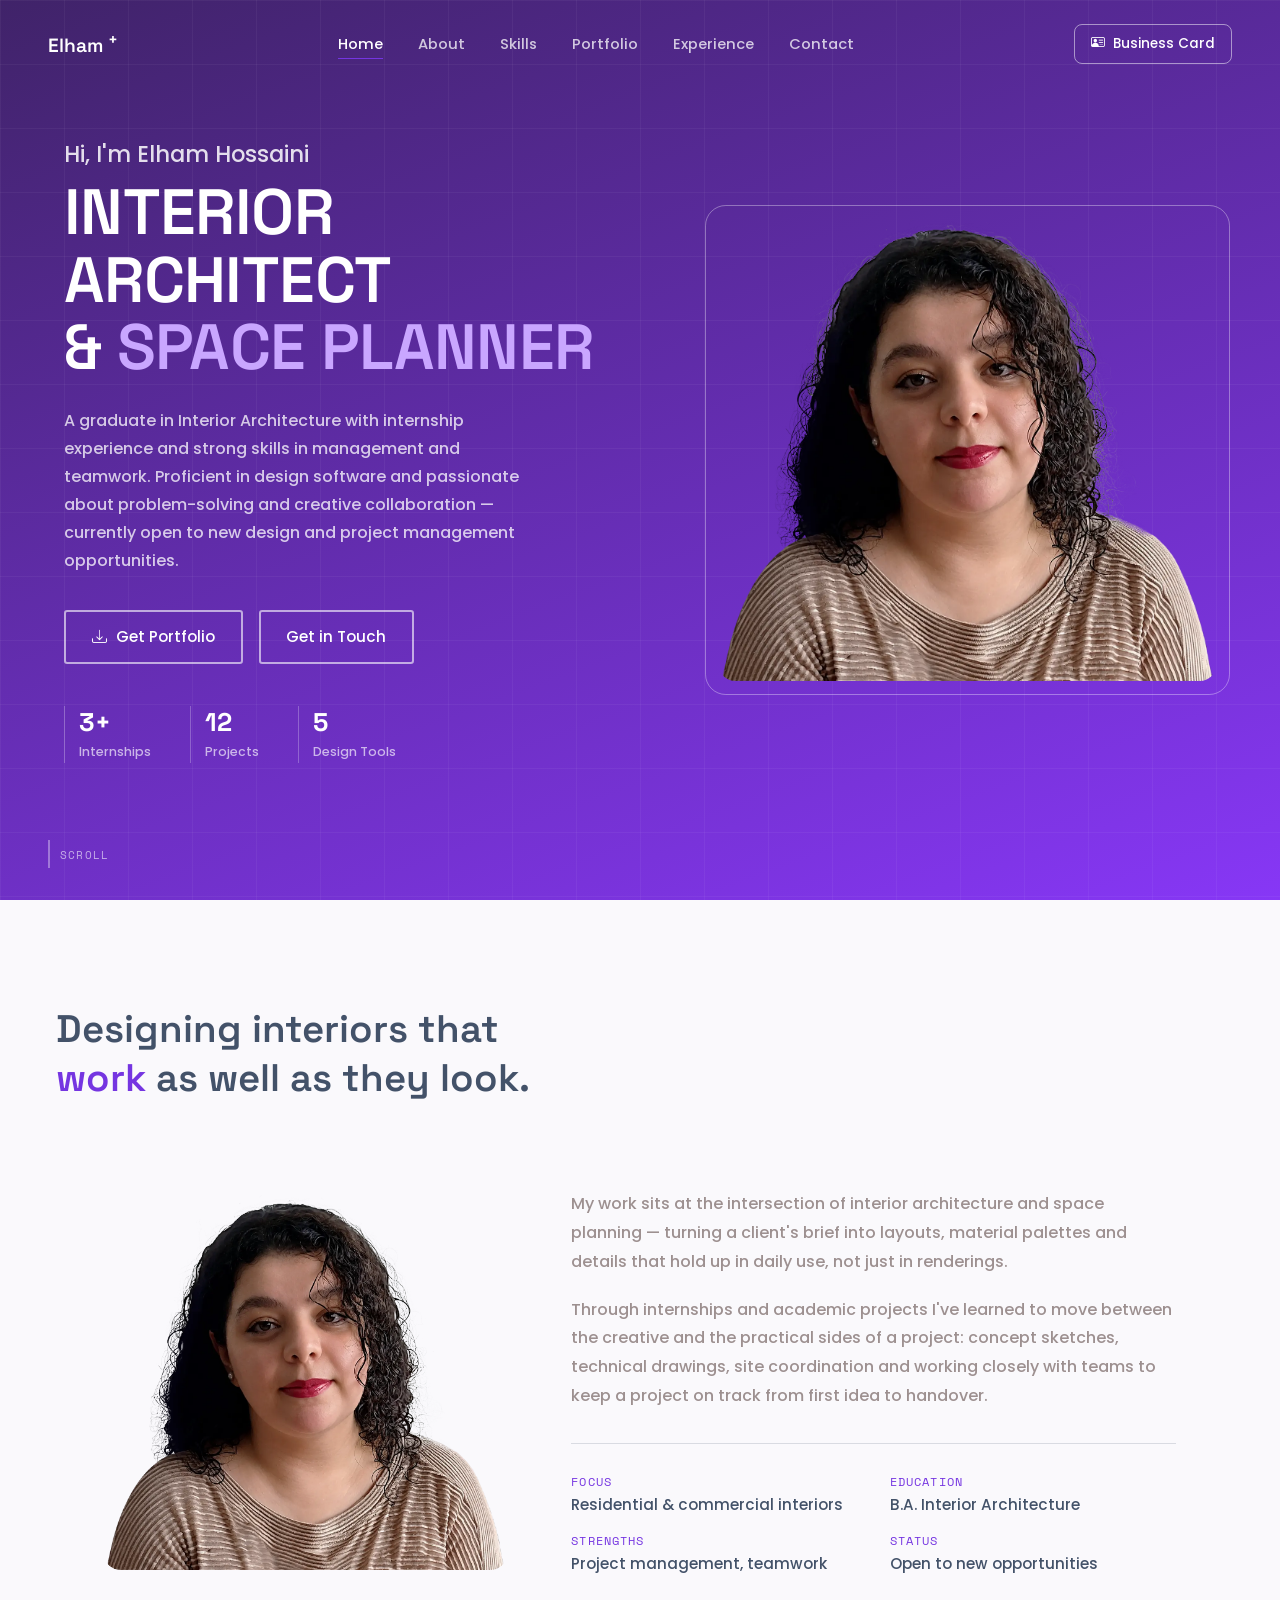
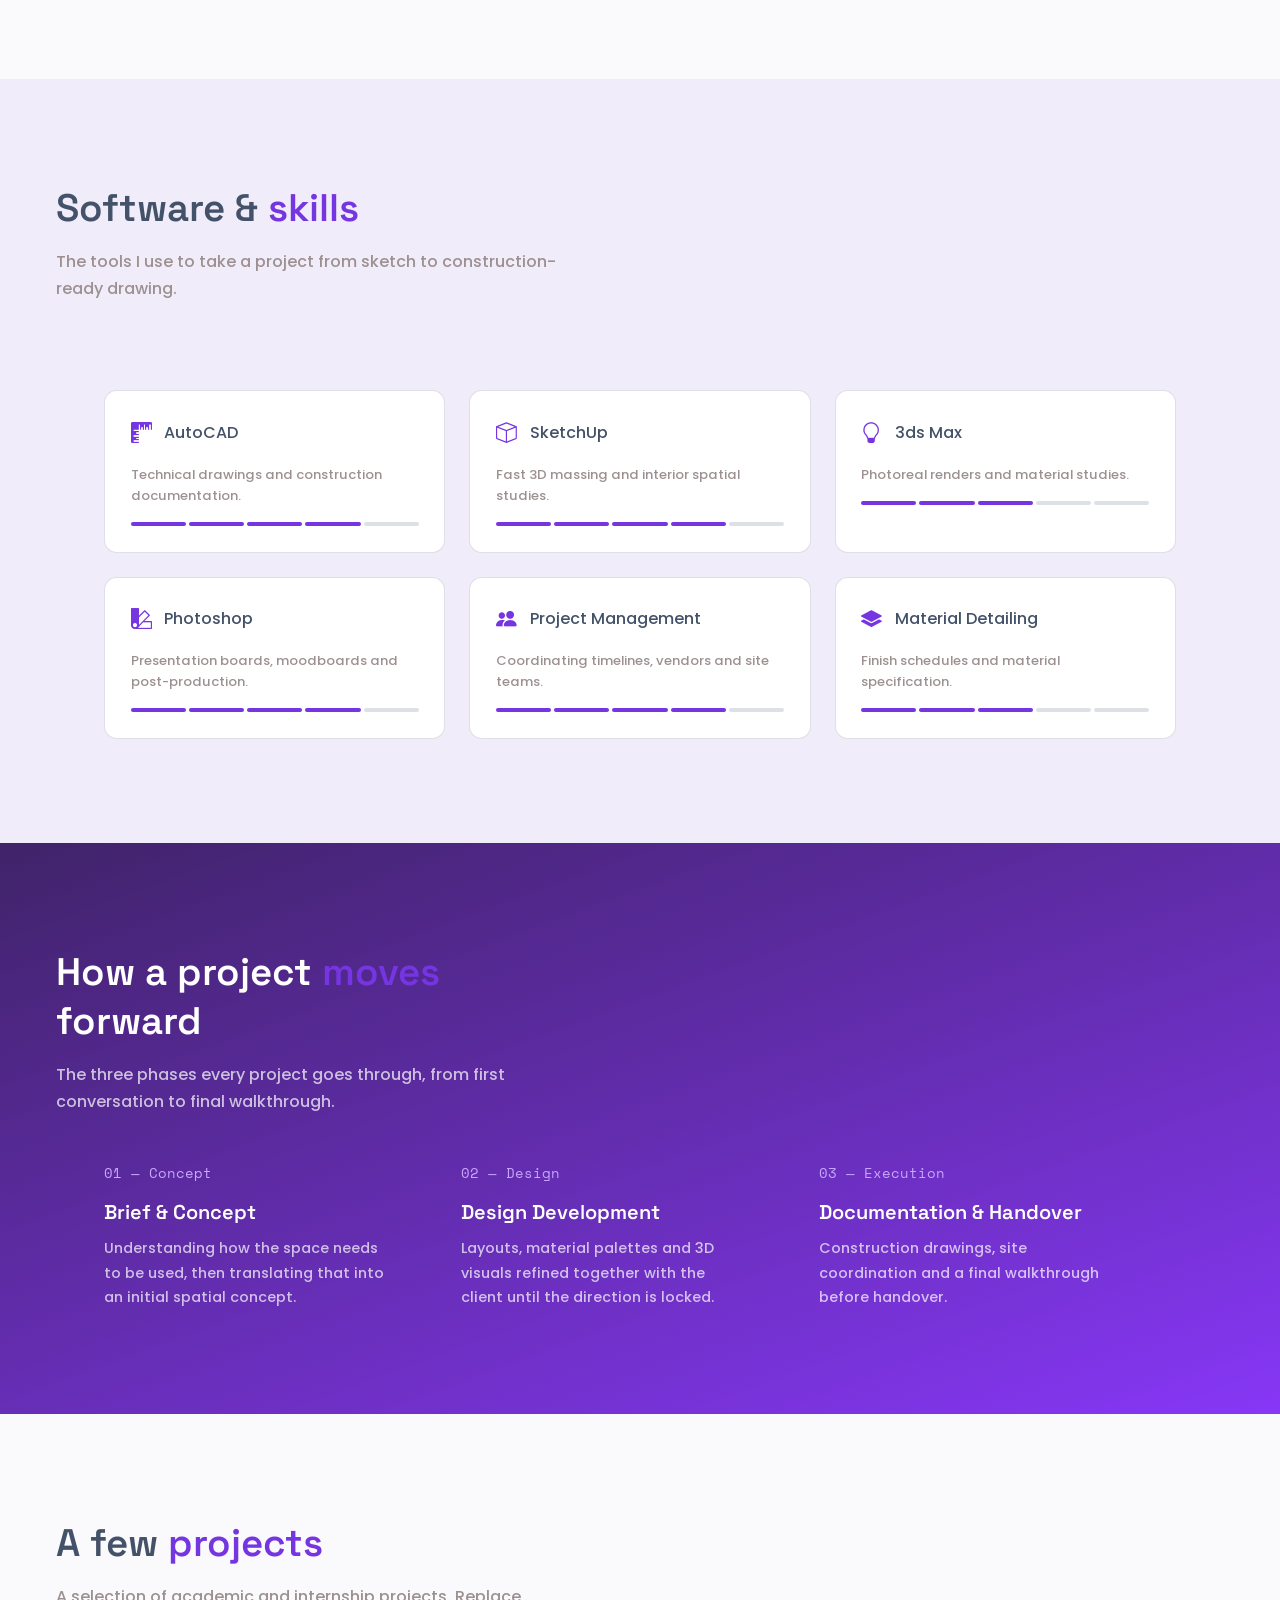
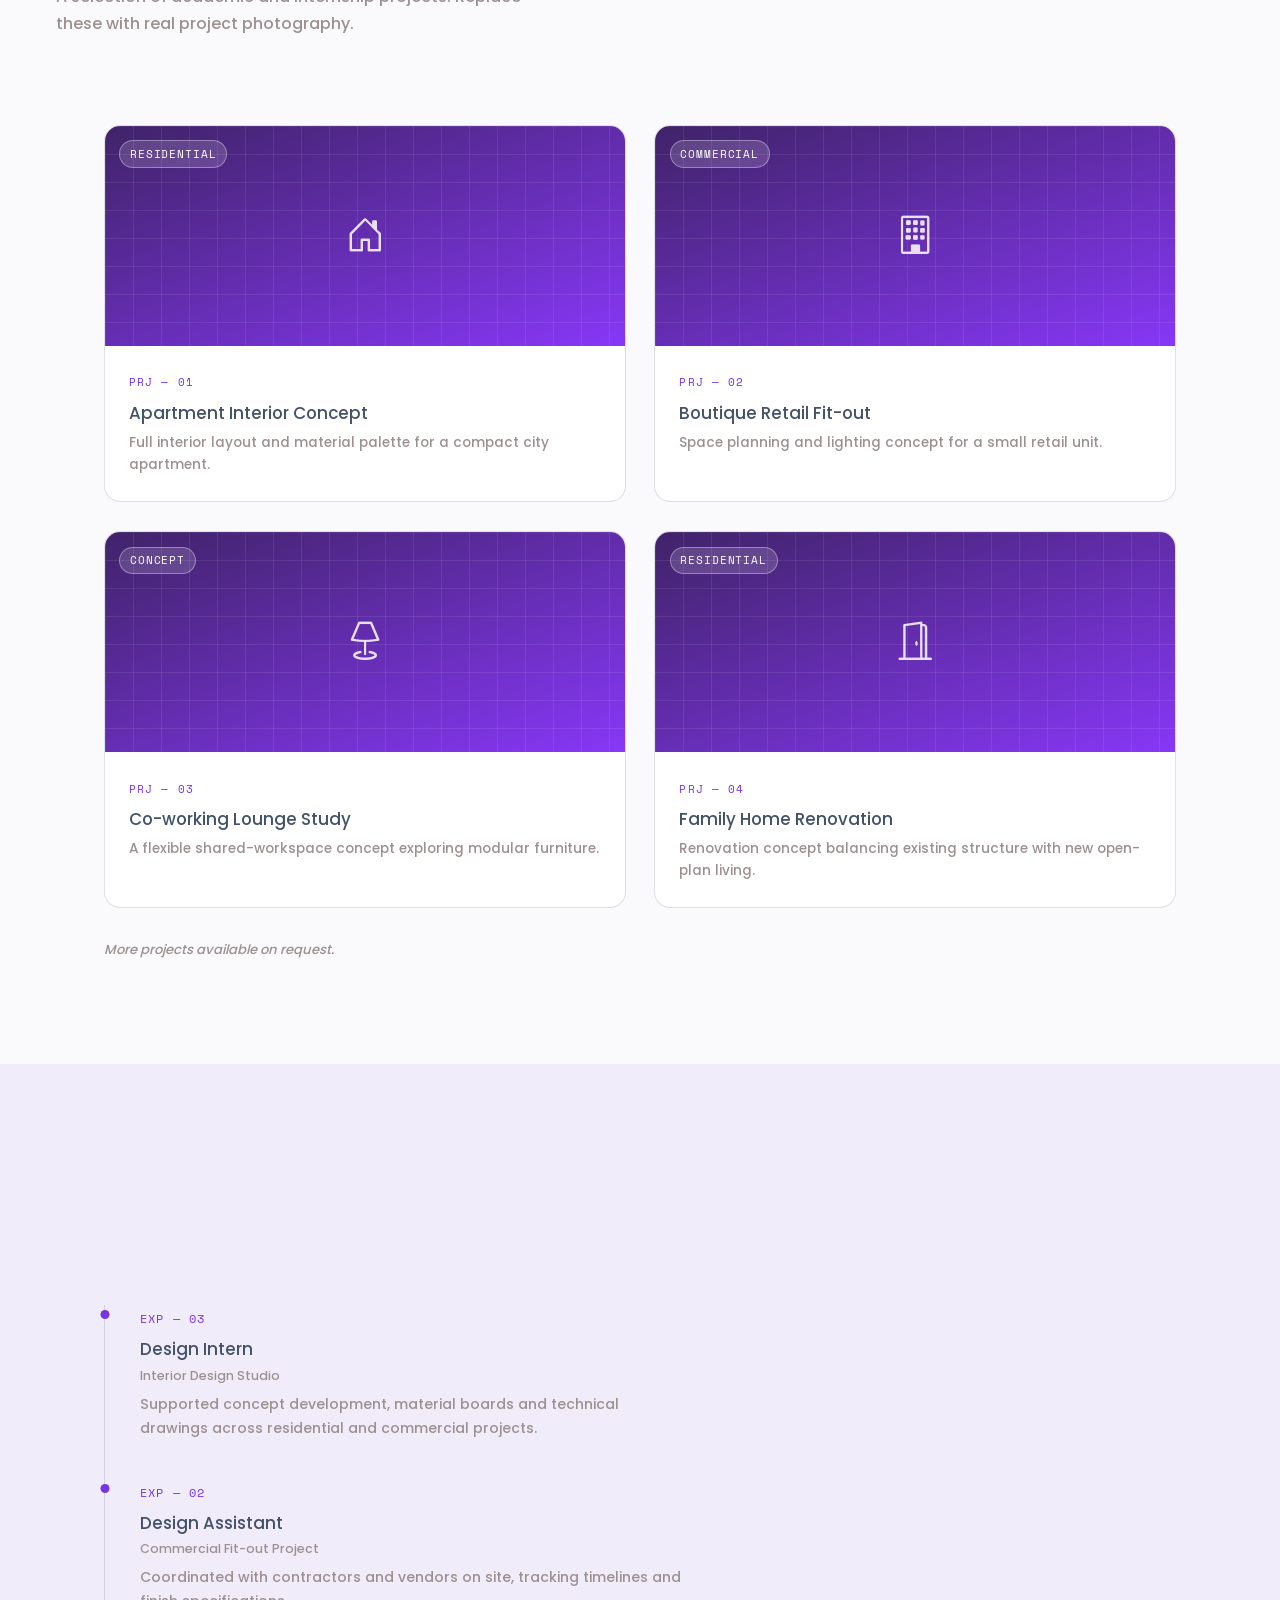
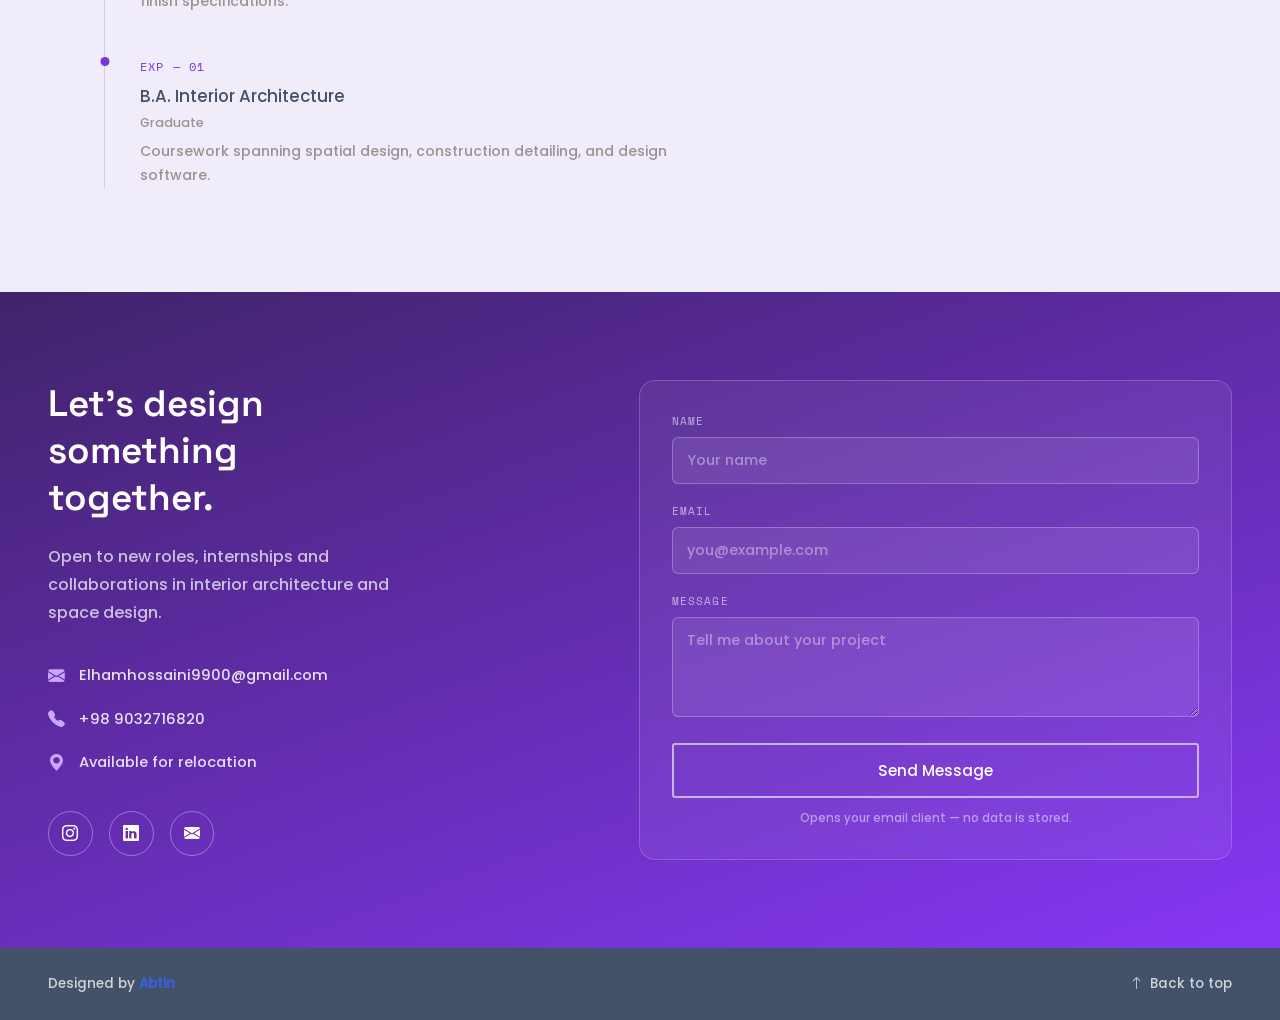
==== commit b85a4e75: "+ do a series of appearance changes and fix ai     appearance problems. + add buttom links like inst" ====
--- a/home.html
+++ b/home.html
@@ -1,349 +1,456 @@
 <!doctype html>
 <html lang="en">
-
-<head>
-  <meta charset="UTF-8" />
-  <meta name="viewport" content="width=device-width, initial-scale=1.0" />
-  <meta name="theme-color" content="#2C1D45">
-  <meta name="theme-color" media="(prefers-color-scheme: dark)" content="#2C1D45">
-  <link rel="stylesheet" href="./Style/home.css" />
-  <link rel="stylesheet" href="./Fonts/icons/bootstrap-icons.css" />
-  <link rel="icon" type="image/png" href="./Img/favicon/favicon-32x32.png" sizes="32x32">
-  <link rel="icon" type="image/png" href="./Img/favicon/favicon-16x16.png" sizes="16x16">
-  <link rel="shortcut icon" href="./Img/favicon/favicon.ico">
-  <link rel="apple-touch-icon" sizes="180x180" href="./Img/favicon/apple-touch-icon.png">
-  <link rel="manifest" href="./Img/favicon/site.webmanifest">
-
-  <title>Elham Hossaini — Interior Architect</title>
-</head>
-
-<body>
-
-  <!-- ===== NAV ===== -->
-  <nav class="site-nav" id="site-nav">
-    <a class="brand" href="#home">Elham <sup>+</sup></a>
-
-    <div id="curtain" class="curtain"></div>
-
-    <ul id="toggle-menu" class="nav-links">
-      <li><a href="#home" class="nav-link">Home</a></li>
-      <li><a href="#about" class="nav-link">About</a></li>
-      <li><a href="#skills" class="nav-link">Skills</a></li>
-      <li><a href="#portfolio" class="nav-link">Portfolio</a></li>
-      <li><a href="#experience" class="nav-link">Experience</a></li>
-      <li><a href="#contact" class="nav-link">Contact</a></li>
-    </ul>
-
-    <a class="nav-card-link" href="index.html">
-      <i class="bi bi-person-vcard"></i>
-      Business Card
-    </a>
-
-    <div id="toggle-btn" class="toggle-icon">
-      <i class="bi bi-list"></i>
-    </div>
-  </nav>
-
-  <!-- ===== HERO ===== -->
-  <header class="hero" id="home">
-    <div class="wrap">
-      <div class="hero-text">
-        <span class="eyebrow">Portfolio — Sheet A—01</span>
-        <h2>Hi, I'm Elham Hossaini</h2>
-        <h1>INTERIOR ARCHITECT<br>&amp; <span>SPACE PLANNER</span></h1>
+  <head>
+    <meta charset="UTF-8" />
+    <meta name="viewport" content="width=device-width, initial-scale=1.0" />
+    <meta name="theme-color" content="#2C1D45" />
+    <meta
+      name="theme-color"
+      media="(prefers-color-scheme: dark)"
+      content="#2C1D45"
+    />
+    <link rel="stylesheet" href="./Style/home.css" />
+    <link rel="stylesheet" href="./Fonts/icons/bootstrap-icons.css" />
+    <link
+      rel="icon"
+      type="image/png"
+      href="./Img/favicon/favicon-32x32.png"
+      sizes="32x32"
+    />
+    <link
+      rel="icon"
+      type="image/png"
+      href="./Img/favicon/favicon-16x16.png"
+      sizes="16x16"
+    />
+    <link rel="shortcut icon" href="./Img/favicon/favicon.ico" />
+    <link
+      rel="apple-touch-icon"
+      sizes="180x180"
+      href="./Img/favicon/apple-touch-icon.png"
+    />
+    <link rel="manifest" href="./Img/favicon/site.webmanifest" />
+
+    <title>Elham Hossaini — Interior Architect</title>
+  </head>
+
+  <body>
+    <!-- ===== NAV ===== -->
+    <nav class="site-nav" id="site-nav">
+      <a class="brand" href="index.html">Elham <sup>+</sup></a>
+
+      <div id="curtain" class="curtain"></div>
+
+      <ul id="toggle-menu" class="nav-links">
+        <li><a href="#home" class="nav-link">Home</a></li>
+        <li><a href="#about" class="nav-link">About</a></li>
+        <li><a href="#skills" class="nav-link">Skills</a></li>
+        <li><a href="#portfolio" class="nav-link">Portfolio</a></li>
+        <li><a href="#experience" class="nav-link">Experience</a></li>
+        <li><a href="#contact" class="nav-link">Contact</a></li>
+      </ul>
+
+      <a class="nav-card-link" href="index.html">
+        <i class="bi bi-person-vcard"></i>
+        Business Card
+      </a>
+
+      <div id="toggle-btn" class="toggle-icon">
+        <i class="bi bi-list"></i>
+      </div>
+    </nav>
+
+    <!-- ===== HERO ===== -->
+    <header class="hero" id="home">
+      <div class="wrap">
+        <div class="hero-text">
+          <h2>Hi, I'm Elham Hossaini</h2>
+          <h1>INTERIOR ARCHITECT<br />&amp; <span>SPACE PLANNER</span></h1>
+          <p>
+            A graduate in Interior Architecture with internship experience and
+            strong skills in management and teamwork. Proficient in design
+            software and passionate about problem-solving and creative
+            collaboration — currently open to new design and project management
+            opportunities.
+          </p>
+          <div class="hero-actions">
+            <a href="./Portfolio/portfolio.pdf"download class="btn btn-ghost-light">
+              <i class="bi-feature bi bi-download"></i> Get Portfolio 
+            </a>
+            <a href="#contact" class="btn btn-ghost-light">Get in Touch</a>
+          </div>
+          <div class="hero-stats">
+            <div>
+              <strong>3+</strong>
+              <span>Internships</span>
+            </div>
+            <div>
+              <strong>12</strong>
+              <span>Projects</span>
+            </div>
+            <div>
+              <strong>5</strong>
+              <span>Design Tools</span>
+            </div>
+          </div>
+        </div>
+        <div class="hero-img">
+          <div class="frame">
+            <img src="./Img/El-final.webp" alt="Elham Hossaini portrait" />
+          </div>
+        </div>
+      </div>
+      <div class="scroll-cue">
+        <div class="line"></div>
+        SCROLL
+      </div>
+    </header>
+
+    <!-- ===== ABOUT ===== -->
+    <section class="about card" id="about">
+      <div class="section-head wrap reveal">
+        <h3>
+          Designing interiors that <span>work</span> as well as they look.
+        </h3>
+      </div>
+      <div class="wrap reveal">
+        <div class="about-img">
+          <div class="photo-frame blueprint-frame">
+            <img src="./Img/El-final.webp" alt="Elham Hossaini at work" />
+          </div>
+        </div>
+        <div class="about-body">
+          <p>
+            My work sits at the intersection of interior architecture and space
+            planning — turning a client's brief into layouts, material palettes
+            and details that hold up in daily use, not just in renderings.
+          </p>
+          <p>
+            Through internships and academic projects I've learned to move
+            between the creative and the practical sides of a project: concept
+            sketches, technical drawings, site coordination and working closely
+            with teams to keep a project on track from first idea to handover.
+          </p>
+          <div class="fact-grid">
+            <div>
+              <span>Focus</span>
+              <strong>Residential &amp; commercial interiors</strong>
+            </div>
+            <div>
+              <span>Education</span>
+              <strong>B.A. Interior Architecture</strong>
+            </div>
+            <div>
+              <span>Strengths</span>
+              <strong>Project management, teamwork</strong>
+            </div>
+            <div>
+              <span>Status</span>
+              <strong>Open to new opportunities</strong>
+            </div>
+          </div>
+        </div>
+      </div>
+    </section>
+
+    <!-- ===== SKILLS ===== -->
+    <section class="skills card" id="skills">
+      <div class="section-head wrap reveal">
+        <h3>Software &amp; <span>skills</span></h3>
         <p>
-          A graduate in Interior Architecture with internship experience and
-          strong skills in management and teamwork. Proficient in design
-          software and passionate about problem-solving and creative
-          collaboration — currently open to new design and project
-          management opportunities.
+          The tools I use to take a project from sketch to construction-ready
+          drawing.
         </p>
-        <div class="hero-actions">
-          <a href="#portfolio" class="btn btn-ghost-light">
-            View Portfolio <i class="bi bi-arrow-right"></i>
-          </a>
-          <a href="#contact" class="btn btn-ghost-light">Get in Touch</a>
-        </div>
-        <div class="hero-stats">
-          <div>
-            <strong>3+</strong>
-            <span>Internships</span>
-          </div>
-          <div>
-            <strong>12</strong>
-            <span>Projects</span>
-          </div>
-          <div>
-            <strong>5</strong>
-            <span>Design Tools</span>
-          </div>
-        </div>
-      </div>
-      <div class="hero-img">
-        <div class="frame">
-          <img src="./Img/El-final.webp" alt="Elham Hossaini portrait" />
-        </div>
-      </div>
-    </div>
-    <div class="scroll-cue">
-      <div class="line"></div>
-      SCROLL
-    </div>
-  </header>
-
-  <!-- ===== ABOUT ===== -->
-  <section class="about" id="about">
-    <div class="section-head wrap reveal">
-      <span class="eyebrow">Sheet A—02 / About</span>
-      <h3>Designing interiors that <span>work</span> as well as they look.</h3>
-    </div>
-    <div class="wrap reveal">
-      <div class="about-img">
-        <div class="photo-frame blueprint-frame">
-          <img src="./Img/El-final.webp" alt="Elham Hossaini at work" />
-        </div>
-      </div>
-      <div class="about-body">
+      </div>
+      <div class="wrap reveal">
+        <div class="tool-grid">
+          <div class="tool-card">
+            <div class="top">
+              <i class="bi bi-rulers"></i>
+              <h4>AutoCAD</h4>
+            </div>
+            <p>Technical drawings and construction documentation.</p>
+            <div class="tick-scale">
+              <i class="on"></i><i class="on"></i><i class="on"></i
+              ><i class="on"></i><i></i>
+            </div>
+          </div>
+          <div class="tool-card">
+            <div class="top">
+              <i class="bi bi-box"></i>
+              <h4>SketchUp</h4>
+            </div>
+            <p>Fast 3D massing and interior spatial studies.</p>
+            <div class="tick-scale">
+              <i class="on"></i><i class="on"></i><i class="on"></i
+              ><i class="on"></i><i></i>
+            </div>
+          </div>
+          <div class="tool-card">
+            <div class="top">
+              <i class="bi bi-lightbulb"></i>
+              <h4>3ds Max</h4>
+            </div>
+            <p>Photoreal renders and material studies.</p>
+            <div class="tick-scale">
+              <i class="on"></i><i class="on"></i><i class="on"></i><i></i
+              ><i></i>
+            </div>
+          </div>
+          <div class="tool-card">
+            <div class="top">
+              <i class="bi bi-palette2"></i>
+              <h4>Photoshop</h4>
+            </div>
+            <p>Presentation boards, moodboards and post-production.</p>
+            <div class="tick-scale">
+              <i class="on"></i><i class="on"></i><i class="on"></i
+              ><i class="on"></i><i></i>
+            </div>
+          </div>
+          <div class="tool-card">
+            <div class="top">
+              <i class="bi bi-people-fill"></i>
+              <h4>Project Management</h4>
+            </div>
+            <p>Coordinating timelines, vendors and site teams.</p>
+            <div class="tick-scale">
+              <i class="on"></i><i class="on"></i><i class="on"></i
+              ><i class="on"></i><i></i>
+            </div>
+          </div>
+          <div class="tool-card">
+            <div class="top">
+              <i class="bi bi-layers-fill"></i>
+              <h4>Material Detailing</h4>
+            </div>
+            <p>Finish schedules and material specification.</p>
+            <div class="tick-scale">
+              <i class="on"></i><i class="on"></i><i class="on"></i><i></i
+              ><i></i>
+            </div>
+          </div>
+        </div>
+      </div>
+    </section>
+
+    <!-- ===== PROCESS ===== -->
+    <section class="process card" id="process">
+      <div class="section-head wrap reveal">
+        <h3>How a project <span>moves</span> forward</h3>
         <p>
-          My work sits at the intersection of interior architecture and
-          space planning — turning a client's brief into layouts, material
-          palettes and details that hold up in daily use, not just in
-          renderings.
+          The three phases every project goes through, from first conversation
+          to final walkthrough.
         </p>
+      </div>
+      <div class="wrap reveal">
+        <div class="process-steps">
+          <div class="process-step">
+            <span class="num">01 — Concept</span>
+            <h4>Brief &amp; Concept</h4>
+            <p>
+              Understanding how the space needs to be used, then translating
+              that into an initial spatial concept.
+            </p>
+          </div>
+          <div class="process-step">
+            <span class="num">02 — Design</span>
+            <h4>Design Development</h4>
+            <p>
+              Layouts, material palettes and 3D visuals refined together with
+              the client until the direction is locked.
+            </p>
+          </div>
+          <div class="process-step">
+            <span class="num">03 — Execution</span>
+            <h4>Documentation &amp; Handover</h4>
+            <p>
+              Construction drawings, site coordination and a final walkthrough
+              before handover.
+            </p>
+          </div>
+        </div>
+      </div>
+    </section>
+
+    <!-- ===== PORTFOLIO ===== -->
+    <section class="portfolio card" id="portfolio">
+      <div class="section-head wrap reveal">
+        <h3>A few <span>projects</span></h3>
         <p>
-          Through internships and academic projects I've learned to move
-          between the creative and the practical sides of a project:
-          concept sketches, technical drawings, site coordination and
-          working closely with teams to keep a project on track from first
-          idea to handover.
+          A selection of academic and internship projects. Replace these with
+          real project photography.
         </p>
-        <div class="fact-grid">
-          <div>
-            <span>Focus</span>
-            <strong>Residential &amp; commercial interiors</strong>
-          </div>
-          <div>
-            <span>Education</span>
-            <strong>B.A. Interior Architecture</strong>
-          </div>
-          <div>
-            <span>Strengths</span>
-            <strong>Project management, teamwork</strong>
-          </div>
-          <div>
-            <span>Status</span>
-            <strong>Open to new opportunities</strong>
-          </div>
-        </div>
-      </div>
-    </div>
-  </section>
-
-  <!-- ===== SKILLS ===== -->
-  <section class="skills" id="skills">
-    <div class="section-head wrap reveal">
-      <span class="eyebrow">Sheet A—03 / Tools</span>
-      <h3>Software &amp; <span>skills</span></h3>
-      <p>The tools I use to take a project from sketch to construction-ready drawing.</p>
-    </div>
-    <div class="wrap reveal">
-      <div class="tool-grid">
-        <div class="tool-card">
-          <div class="top"><i class="bi bi-rulers"></i><h4>AutoCAD</h4></div>
-          <p>Technical drawings and construction documentation.</p>
-          <div class="tick-scale"><i class="on"></i><i class="on"></i><i class="on"></i><i class="on"></i><i></i></div>
-        </div>
-        <div class="tool-card">
-          <div class="top"><i class="bi bi-box"></i><h4>SketchUp</h4></div>
-          <p>Fast 3D massing and interior spatial studies.</p>
-          <div class="tick-scale"><i class="on"></i><i class="on"></i><i class="on"></i><i class="on"></i><i></i></div>
-        </div>
-        <div class="tool-card">
-          <div class="top"><i class="bi bi-lightbulb"></i><h4>3ds Max</h4></div>
-          <p>Photoreal renders and material studies.</p>
-          <div class="tick-scale"><i class="on"></i><i class="on"></i><i class="on"></i><i></i><i></i></div>
-        </div>
-        <div class="tool-card">
-          <div class="top"><i class="bi bi-palette2"></i><h4>Photoshop</h4></div>
-          <p>Presentation boards, moodboards and post-production.</p>
-          <div class="tick-scale"><i class="on"></i><i class="on"></i><i class="on"></i><i class="on"></i><i></i></div>
-        </div>
-        <div class="tool-card">
-          <div class="top"><i class="bi bi-people-fill"></i><h4>Project Management</h4></div>
-          <p>Coordinating timelines, vendors and site teams.</p>
-          <div class="tick-scale"><i class="on"></i><i class="on"></i><i class="on"></i><i class="on"></i><i></i></div>
-        </div>
-        <div class="tool-card">
-          <div class="top"><i class="bi bi-layers-fill"></i><h4>Material Detailing</h4></div>
-          <p>Finish schedules and material specification.</p>
-          <div class="tick-scale"><i class="on"></i><i class="on"></i><i class="on"></i><i></i><i></i></div>
-        </div>
-      </div>
-    </div>
-  </section>
-
-  <!-- ===== PROCESS ===== -->
-  <section class="process" id="process">
-    <div class="section-head wrap reveal">
-      <span class="eyebrow">Sheet A—04 / Process</span>
-      <h3>How a project <span>moves</span> forward</h3>
-      <p>The three phases every project goes through, from first conversation to final walkthrough.</p>
-    </div>
-    <div class="wrap reveal">
-      <div class="process-steps">
-        <div class="process-step">
-          <span class="num">01 — Concept</span>
-          <h4>Brief &amp; Concept</h4>
-          <p>Understanding how the space needs to be used, then translating that into an initial spatial concept.</p>
-        </div>
-        <div class="process-step">
-          <span class="num">02 — Design</span>
-          <h4>Design Development</h4>
-          <p>Layouts, material palettes and 3D visuals refined together with the client until the direction is locked.</p>
-        </div>
-        <div class="process-step">
-          <span class="num">03 — Execution</span>
-          <h4>Documentation &amp; Handover</h4>
-          <p>Construction drawings, site coordination and a final walkthrough before handover.</p>
-        </div>
-      </div>
-    </div>
-  </section>
-
-  <!-- ===== PORTFOLIO ===== -->
-  <section class="portfolio" id="portfolio">
-    <div class="section-head wrap reveal">
-      <span class="eyebrow">Sheet A—05 / Selected Work</span>
-      <h3>A few <span>projects</span></h3>
-      <p>A selection of academic and internship projects. Replace these with real project photography.</p>
-    </div>
-    <div class="wrap reveal">
-      <div class="project-grid">
-        <article class="project-card blueprint-frame">
-          <div class="project-thumb">
-            <span class="project-tag">Residential</span>
-            <i class="bi bi-house-door"></i>
-          </div>
-          <div class="project-body">
-            <span class="num">PRJ — 01</span>
-            <h4>Apartment Interior Concept</h4>
-            <p>Full interior layout and material palette for a compact city apartment.</p>
-          </div>
-        </article>
-        <article class="project-card blueprint-frame">
-          <div class="project-thumb">
-            <span class="project-tag">Commercial</span>
-            <i class="bi bi-building"></i>
-          </div>
-          <div class="project-body">
-            <span class="num">PRJ — 02</span>
-            <h4>Boutique Retail Fit-out</h4>
-            <p>Space planning and lighting concept for a small retail unit.</p>
-          </div>
-        </article>
-        <article class="project-card blueprint-frame">
-          <div class="project-thumb">
-            <span class="project-tag">Concept</span>
-            <i class="bi bi-lamp"></i>
-          </div>
-          <div class="project-body">
-            <span class="num">PRJ — 03</span>
-            <h4>Co-working Lounge Study</h4>
-            <p>A flexible shared-workspace concept exploring modular furniture.</p>
-          </div>
-        </article>
-        <article class="project-card blueprint-frame">
-          <div class="project-thumb">
-            <span class="project-tag">Residential</span>
-            <i class="bi bi-door-open"></i>
-          </div>
-          <div class="project-body">
-            <span class="num">PRJ — 04</span>
-            <h4>Family Home Renovation</h4>
-            <p>Renovation concept balancing existing structure with new open-plan living.</p>
-          </div>
-        </article>
-      </div>
-      <p class="portfolio-note">More projects available on request.</p>
-    </div>
-  </section>
-
-  <!-- ===== EXPERIENCE ===== -->
-  <section class="experience" id="experience">
-    <div class="section-head wrap reveal">
-      <span class="eyebrow">Sheet A—06 / Experience</span>
-      <h3>Education &amp; <span>experience</span></h3>
-    </div>
-    <div class="wrap reveal">
-      <div class="timeline">
-        <div class="timeline-item">
-          <span class="num">EXP — 03</span>
-          <h4>Design Intern</h4>
-          <span class="meta">Interior Design Studio</span>
-          <p>Supported concept development, material boards and technical drawings across residential and commercial projects.</p>
-        </div>
-        <div class="timeline-item">
-          <span class="num">EXP — 02</span>
-          <h4>Design Assistant</h4>
-          <span class="meta">Commercial Fit-out Project</span>
-          <p>Coordinated with contractors and vendors on site, tracking timelines and finish specifications.</p>
-        </div>
-        <div class="timeline-item">
-          <span class="num">EXP — 01</span>
-          <h4>B.A. Interior Architecture</h4>
-          <span class="meta">Graduate</span>
-          <p>Coursework spanning spatial design, construction detailing, and design software.</p>
-        </div>
-      </div>
-    </div>
-  </section>
-
-  <!-- ===== CONTACT ===== -->
-  <section class="contact" id="contact">
-    <div class="wrap">
-      <div class="contact-info">
-        <span class="eyebrow">Sheet A—07 / Contact</span>
-        <h3>Let's design something together.</h3>
-        <p>Open to new roles, internships and collaborations in interior architecture and space design.</p>
-        <ul class="contact-list">
-          <li><i class="bi bi-envelope-fill"></i> hello@elhamhossaini.com</li>
-          <li><i class="bi bi-telephone-fill"></i> +00 000 000 0000</li>
-          <li><i class="bi bi-geo-alt-fill"></i> Available for relocation</li>
-        </ul>
-        <div class="contact-social">
-          <a href="#"><i class="bi bi-instagram"></i></a>
-          <a href="#"><i class="bi bi-linkedin"></i></a>
-          <a href="#"><i class="bi bi-envelope-fill"></i></a>
-        </div>
-      </div>
-      <form class="contact-form" id="contact-form">
-        <div class="field">
-          <label for="name">Name</label>
-          <input type="text" id="name" placeholder="Your name" required />
-        </div>
-        <div class="field">
-          <label for="email">Email</label>
-          <input type="email" id="email" placeholder="you@example.com" required />
-        </div>
-        <div class="field">
-          <label for="message">Message</label>
-          <textarea id="message" placeholder="Tell me about your project"></textarea>
-        </div>
-        <button type="submit" class="btn btn-ghost-light">Send Message</button>
-        <p class="form-note">Opens your email client — no data is stored.</p>
-      </form>
-    </div>
-  </section>
-
-  <!-- ===== FOOTER ===== -->
-  <footer>
-    <div class="wrap">
-      <a href="#"> Designed by <span>Abtin</span> </a>
-      <a href="#home" class="to-top"><i class="bi bi-arrow-up"></i> Back to top</a>
-    </div>
-  </footer>
-
-  <script src="./Js/home.js"></script>
-</body>
-
+      </div>
+      <div class="wrap reveal">
+        <div class="project-grid">
+          <article class="project-card blueprint-frame">
+            <div class="project-thumb">
+              <span class="project-tag">Residential</span>
+              <i class="bi bi-house-door"></i>
+            </div>
+            <div class="project-body">
+              <span class="num">PRJ — 01</span>
+              <h4>Apartment Interior Concept</h4>
+              <p>
+                Full interior layout and material palette for a compact city
+                apartment.
+              </p>
+            </div>
+          </article>
+          <article class="project-card blueprint-frame">
+            <div class="project-thumb">
+              <span class="project-tag">Commercial</span>
+              <i class="bi bi-building"></i>
+            </div>
+            <div class="project-body">
+              <span class="num">PRJ — 02</span>
+              <h4>Boutique Retail Fit-out</h4>
+              <p>
+                Space planning and lighting concept for a small retail unit.
+              </p>
+            </div>
+          </article>
+          <article class="project-card blueprint-frame">
+            <div class="project-thumb">
+              <span class="project-tag">Concept</span>
+              <i class="bi bi-lamp"></i>
+            </div>
+            <div class="project-body">
+              <span class="num">PRJ — 03</span>
+              <h4>Co-working Lounge Study</h4>
+              <p>
+                A flexible shared-workspace concept exploring modular furniture.
+              </p>
+            </div>
+          </article>
+          <article class="project-card blueprint-frame">
+            <div class="project-thumb">
+              <span class="project-tag">Residential</span>
+              <i class="bi bi-door-open"></i>
+            </div>
+            <div class="project-body">
+              <span class="num">PRJ — 04</span>
+              <h4>Family Home Renovation</h4>
+              <p>
+                Renovation concept balancing existing structure with new
+                open-plan living.
+              </p>
+            </div>
+          </article>
+        </div>
+        <p class="portfolio-note">More projects available on request.</p>
+      </div>
+    </section>
+
+    <!-- ===== EXPERIENCE ===== -->
+    <section class="experience card" id="experience">
+      <div class="section-head wrap reveal">
+        <h3>Education &amp; <span>experience</span></h3>
+      </div>
+      <div class="wrap reveal">
+        <div class="timeline">
+          <div class="timeline-item">
+            <span class="num">EXP — 03</span>
+            <h4>Design Intern</h4>
+            <span class="meta">Interior Design Studio</span>
+            <p>
+              Supported concept development, material boards and technical
+              drawings across residential and commercial projects.
+            </p>
+          </div>
+          <div class="timeline-item">
+            <span class="num">EXP — 02</span>
+            <h4>Design Assistant</h4>
+            <span class="meta">Commercial Fit-out Project</span>
+            <p>
+              Coordinated with contractors and vendors on site, tracking
+              timelines and finish specifications.
+            </p>
+          </div>
+          <div class="timeline-item">
+            <span class="num">EXP — 01</span>
+            <h4>B.A. Interior Architecture</h4>
+            <span class="meta">Graduate</span>
+            <p>
+              Coursework spanning spatial design, construction detailing, and
+              design software.
+            </p>
+          </div>
+        </div>
+      </div>
+    </section>
+
+    <!-- ===== CONTACT ===== -->
+    <section class="contact" id="contact">
+      <div class="wrap">
+        <div class="contact-info">
+          <h3>Let's design something together.</h3>
+          <p>
+            Open to new roles, internships and collaborations in interior
+            architecture and space design.
+          </p>
+          <ul class="contact-list">
+            <li>
+              <i class="bi bi-envelope-fill"></i>
+              <a
+                href="mailto:Elhamhossaini9900@gmail.com?subject=I have a consultation request."
+                >Elhamhossaini9900@gmail.com</a
+              >
+            </li>
+            <li>
+              <i class="bi bi-telephone-fill"></i>
+              <a href="tel:+989032716820">+98 9032716820</a>
+            </li>
+            <li><i class="bi bi-geo-alt-fill"></i> Available for relocation</li>
+          </ul>
+          <div class="contact-social">
+            <a href="https://www.instagram.com/Elhamhosseni__" target="_blank"
+              ><i class="bi bi-instagram"></i
+            ></a>
+            <a href="#"><i class="bi bi-linkedin"></i></a>
+            <a href="sms:+989032716820"><i class="bi bi-envelope-fill"></i></a>
+          </div>
+        </div>
+        <form class="contact-form" id="contact-form">
+          <div class="field">
+            <label for="name">Name</label>
+            <input type="text" id="name" placeholder="Your name" required />
+          </div>
+          <div class="field">
+            <label for="email">Email</label>
+            <input
+              type="email"
+              id="email"
+              placeholder="you@example.com"
+              required
+            />
+          </div>
+          <div class="field">
+            <label for="message">Message</label>
+            <textarea
+              id="message"
+              placeholder="Tell me about your project"
+            ></textarea>
+          </div>
+          <button type="submit" class="btn btn-ghost-light">
+            Send Message
+          </button>
+          <p class="form-note">Opens your email client — no data is stored.</p>
+        </form>
+      </div>
+    </section>
+
+    <!-- ===== FOOTER ===== -->
+    <footer>
+      <div class="wrap">
+        <a href="#"> Designed by <span>Abtin</span> </a>
+        <a href="#home" class="to-top"
+          ><i class="bi bi-arrow-up"></i> Back to top</a
+        >
+      </div>
+    </footer>
+
+    <script src="./Js/home.js"></script>
+  </body>
 </html>
--- a/Style/home.css
+++ b/Style/home.css
@@ -1,4 +1,4 @@
-@import url('https://fonts.googleapis.com/css2?family=Space+Grotesk:wght@500;600;700&family=Space+Mono:wght@400;700&display=swap');
+@import url("https://fonts.googleapis.com/css2?family=Space+Grotesk:wght@500;600;700&family=Space+Mono:wght@400;700&display=swap");
 
 @font-face {
   font-family: "poppins";
@@ -58,11 +58,14 @@
 }
 
 .wrap {
-  max-width: 1180px;
+  /* max-width: 1480px; */
   margin: 0 auto;
   padding: 0 3rem;
 }
 
+.card {
+  padding: 1rem 3.5rem;
+}
 /* ---------- shared "sheet" / blueprint devices ---------- */
 
 .eyebrow {
@@ -131,7 +134,10 @@
   height: 16px;
   border: 1.5px solid var(--main-color);
   opacity: 0;
-  transition: opacity 0.25s ease, width 0.25s ease, height 0.25s ease;
+  transition:
+    opacity 0.25s ease,
+    width 0.25s ease,
+    height 0.25s ease;
 }
 
 .blueprint-frame::before {
@@ -259,10 +265,6 @@
   color: var(--dark-gray);
 }
 
-.brand sup {
-  color: var(--main-color);
-}
-
 .nav-links {
   display: flex;
   align-items: center;
@@ -357,6 +359,7 @@
   position: relative;
   overflow: hidden;
   padding-top: 6rem;
+  padding: 1rem;
 }
 
 .hero::after {
@@ -456,7 +459,7 @@
 .hero-img .frame {
   position: relative;
   width: 100%;
-  max-width: 380px;
+  max-width: 680px;
 }
 
 .hero-img img {
@@ -474,7 +477,6 @@
   border-radius: 1.3rem;
   z-index: 0;
 }
-
 
 .scroll-cue {
   position: absolute;
@@ -510,9 +512,15 @@
 }
 
 @keyframes scrollcue {
-  0% { top: -100%; }
-  60% { top: 100%; }
-  100% { top: 100%; }
+  0% {
+    top: -100%;
+  }
+  60% {
+    top: 100%;
+  }
+  100% {
+    top: 100%;
+  }
 }
 
 /* ================= ABOUT ================= */
@@ -533,6 +541,7 @@
   position: relative;
   border-radius: 1rem;
   overflow: hidden;
+  max-width: 500px;
 }
 
 .about-img img {
@@ -659,14 +668,6 @@
   color: rgba(255, 255, 255, 0.7);
 }
 
-.process .eyebrow {
-  color: #c9a6ff;
-}
-
-.process .eyebrow::before {
-  background: #c9a6ff;
-}
-
 .process-steps {
   display: flex;
   padding-bottom: 5.5rem;
@@ -677,16 +678,6 @@
   flex: 1;
   position: relative;
   padding-right: 2rem;
-}
-
-.process-step:not(:last-child)::after {
-  content: "";
-  position: absolute;
-  top: 1.1rem;
-  right: 0;
-  width: 2rem;
-  height: 1px;
-  background: rgba(255, 255, 255, 0.3);
 }
 
 .process-step .num {
@@ -736,8 +727,7 @@
   display: flex;
   align-items: center;
   justify-content: center;
-  background:
-    linear-gradient(160deg, var(--bg-1), var(--bg-2));
+  background: linear-gradient(160deg, var(--bg-1), var(--bg-2));
   overflow: hidden;
 }
 
@@ -1048,7 +1038,9 @@
 .reveal {
   opacity: 0;
   transform: translateY(24px);
-  transition: opacity 0.7s ease, transform 0.7s ease;
+  transition:
+    opacity 0.7s ease,
+    transform 0.7s ease;
 }
 
 .reveal.in {
@@ -1070,22 +1062,46 @@
 /* ================= responsive ================= */
 
 @media screen and (max-width: 1100px) {
-  .wrap { padding: 0 2rem; }
-  .dim-divider { padding: 0 2rem; }
-  .hero-text h1 { font-size: 3rem; }
-  .tool-grid { grid-template-columns: repeat(2, 1fr); }
-  .project-grid { grid-template-columns: 1fr; }
-  .process-steps { flex-direction: column; gap: 2.2rem; }
-  .process-step::after { display: none; }
+  .wrap {
+    padding: 0 2rem;
+  }
+  .dim-divider {
+    padding: 0 2rem;
+  }
+  .hero-text h1 {
+    font-size: 3rem;
+  }
+  .tool-grid {
+    grid-template-columns: repeat(2, 1fr);
+  }
+  .project-grid {
+    grid-template-columns: 1fr;
+  }
+  .process-steps {
+    flex-direction: column;
+    gap: 2.2rem;
+  }
+  .process-step::after {
+    display: none;
+  }
 }
 
 /* the full nav (6 links + brand + button) stops fitting well before the
    content-stacking breakpoint below, so the hamburger has to take over here */
 @media screen and (max-width: 1024px) {
-  .site-nav { padding: 1.2rem 1.5rem; }
-  .nav-scrolled { padding: 0.9rem 1.5rem; }
-  .toggle-icon { display: unset; z-index: 210; }
-  .nav-card-link { display: none; }
+  .site-nav {
+    padding: 1.2rem 1.5rem;
+  }
+  .nav-scrolled {
+    padding: 0.9rem 1.5rem;
+  }
+  .toggle-icon {
+    display: unset;
+    z-index: 210;
+  }
+  .nav-card-link {
+    display: none;
+  }
 
   .nav-links {
     position: fixed;
@@ -1105,10 +1121,17 @@
     z-index: 205;
   }
 
-  .nav-links.show-menu { top: 5.5rem; }
-
-  .nav-links a { color: var(--light-gray); }
-  .nav-links a:hover, .nav-links a.active { color: var(--main-color); }
+  .nav-links.show-menu {
+    top: 5.5rem;
+  }
+
+  .nav-links a {
+    color: var(--light-gray);
+  }
+  .nav-links a:hover,
+  .nav-links a.active {
+    color: var(--main-color);
+  }
 
   .curtain {
     display: none;
@@ -1117,59 +1140,147 @@
     background: rgba(0, 0, 0, 0.25);
     z-index: 199;
   }
-  .curtain.show-curtain { display: block; }
+  .curtain.show-curtain {
+    display: block;
+  }
 }
 
 @media screen and (max-width: 900px) {
-  .about .wrap { flex-direction: column; }
-  .contact .wrap { flex-direction: column; }
-  .hero .wrap { flex-direction: column; text-align: left; }
-  .hero-img { order: -1; }
+  .about .wrap {
+    flex-direction: column;
+  }
+  .contact .wrap {
+    flex-direction: column;
+  }
+  .hero .wrap {
+    flex-direction: column;
+    text-align: left;
+  }
+  .hero-img {
+    order: -1;
+  }
 }
 
 @media screen and (max-width: 768px) {
-  .wrap { padding: 0 1.4rem; }
-  .dim-divider { padding: 0 1.4rem; }
-
-  .hero { padding-top: 5.5rem; }
-  .hero-text h1 { font-size: 2.2rem; }
-  .hero-text p { font-size: 0.9rem; }
-  .hero-stats { gap: 1.4rem; flex-wrap: wrap; row-gap: 1rem; }
-  .hero-actions { width: 100%; }
-  .hero-actions .btn { flex: 1; justify-content: center; }
-
-  .section-head { padding: 3.2rem 0 1.8rem; }
-  .section-head h3 { font-size: 1.6rem; }
-
-  .tool-grid { grid-template-columns: 1fr 1fr; gap: 1rem; }
-  .fact-grid { grid-template-columns: 1fr; }
-
-  .about-img { max-width: 16rem; margin: 0 auto; }
-
-  .contact .wrap { padding: 3.6rem 1.4rem; }
-  .contact-form { padding: 1.4rem; }
-
-  footer .wrap { flex-direction: column; gap: 0.8rem; text-align: center; }
+  .wrap {
+    padding: 0 1.4rem;
+  }
+
+  .scroll-cue {
+    display: none;
+  }
+
+  .card {
+    padding: 3rem 0.3rem;
+  }
+  .dim-divider {
+    padding: 0 1.4rem;
+  }
+
+  .hero {
+    padding-top: 5.5rem;
+  }
+  .hero-text h1 {
+    font-size: 2.2rem;
+  }
+  .hero-text p {
+    font-size: 0.9rem;
+  }
+  .hero-stats {
+    gap: 1.4rem;
+    flex-wrap: wrap;
+    row-gap: 1rem;
+  }
+  .hero-actions {
+    width: 100%;
+  }
+  .hero-actions .btn {
+    flex: 1;
+    justify-content: center;
+  }
+
+  .section-head {
+    padding: 3.2rem 0 1.8rem;
+  }
+  .section-head h3 {
+    font-size: 1.6rem;
+  }
+
+  .tool-grid {
+    grid-template-columns: 1fr 1fr;
+    gap: 1rem;
+  }
+  .fact-grid {
+    grid-template-columns: 1fr;
+  }
+
+  .about-img {
+    max-width: 16rem;
+    margin: 0 auto;
+  }
+
+  .contact .wrap {
+    padding: 3.6rem 1.4rem;
+  }
+  .contact-form {
+    padding: 1.4rem;
+  }
+
+  footer .wrap {
+    flex-direction: column;
+    gap: 0.8rem;
+    text-align: center;
+  }
 }
 
 @media screen and (max-width: 480px) {
-  .wrap { padding: 0 1.1rem; }
-  .dim-divider { padding: 0 1.1rem; }
-  .site-nav { padding: 1rem 1.1rem; }
-  .nav-scrolled { padding: 0.8rem 1.1rem; }
-
-  .hero-text h2 { font-size: 1.1rem; }
-  .hero-text h1 { font-size: 1.8rem; }
-  .hero-stats { gap: 1rem; }
-  .hero-stats strong { font-size: 1.3rem; }
-
-  .hero-actions { flex-direction: column; }
-  .hero-actions .btn { width: 100%; }
-
-  .tool-grid { grid-template-columns: 1fr; }
-  .timeline { padding-left: 1.6rem; }
-  .timeline-item::before { left: -1.6rem; }
-
-  .contact-info h3 { font-size: 1.7rem; }
-  .contact-list li { font-size: 0.85rem; }
-}
+  .wrap {
+    padding: 0 1.1rem;
+  }
+  .dim-divider {
+    padding: 0 1.1rem;
+  }
+  .site-nav {
+    padding: 1rem 1.1rem;
+  }
+  .nav-scrolled {
+    padding: 0.8rem 1.1rem;
+  }
+
+  .hero-text h2 {
+    font-size: 1.1rem;
+  }
+  .hero-text h1 {
+    font-size: 1.8rem;
+  }
+  .hero-stats {
+    gap: 1rem;
+  }
+  .hero-stats strong {
+    font-size: 1.3rem;
+  }
+
+  .hero-actions {
+    flex-direction: column;
+  }
+  .hero-actions .btn {
+    width: 100%;
+  }
+
+  .tool-grid {
+    grid-template-columns: 1fr;
+  }
+  .timeline {
+    padding-left: 1.6rem;
+  }
+  .timeline-item::before {
+    left: -1.6rem;
+  }
+
+  .contact-info h3 {
+    font-size: 1.7rem;
+  }
+  .contact-list li {
+    font-size: 0.85rem;
+  }
+}
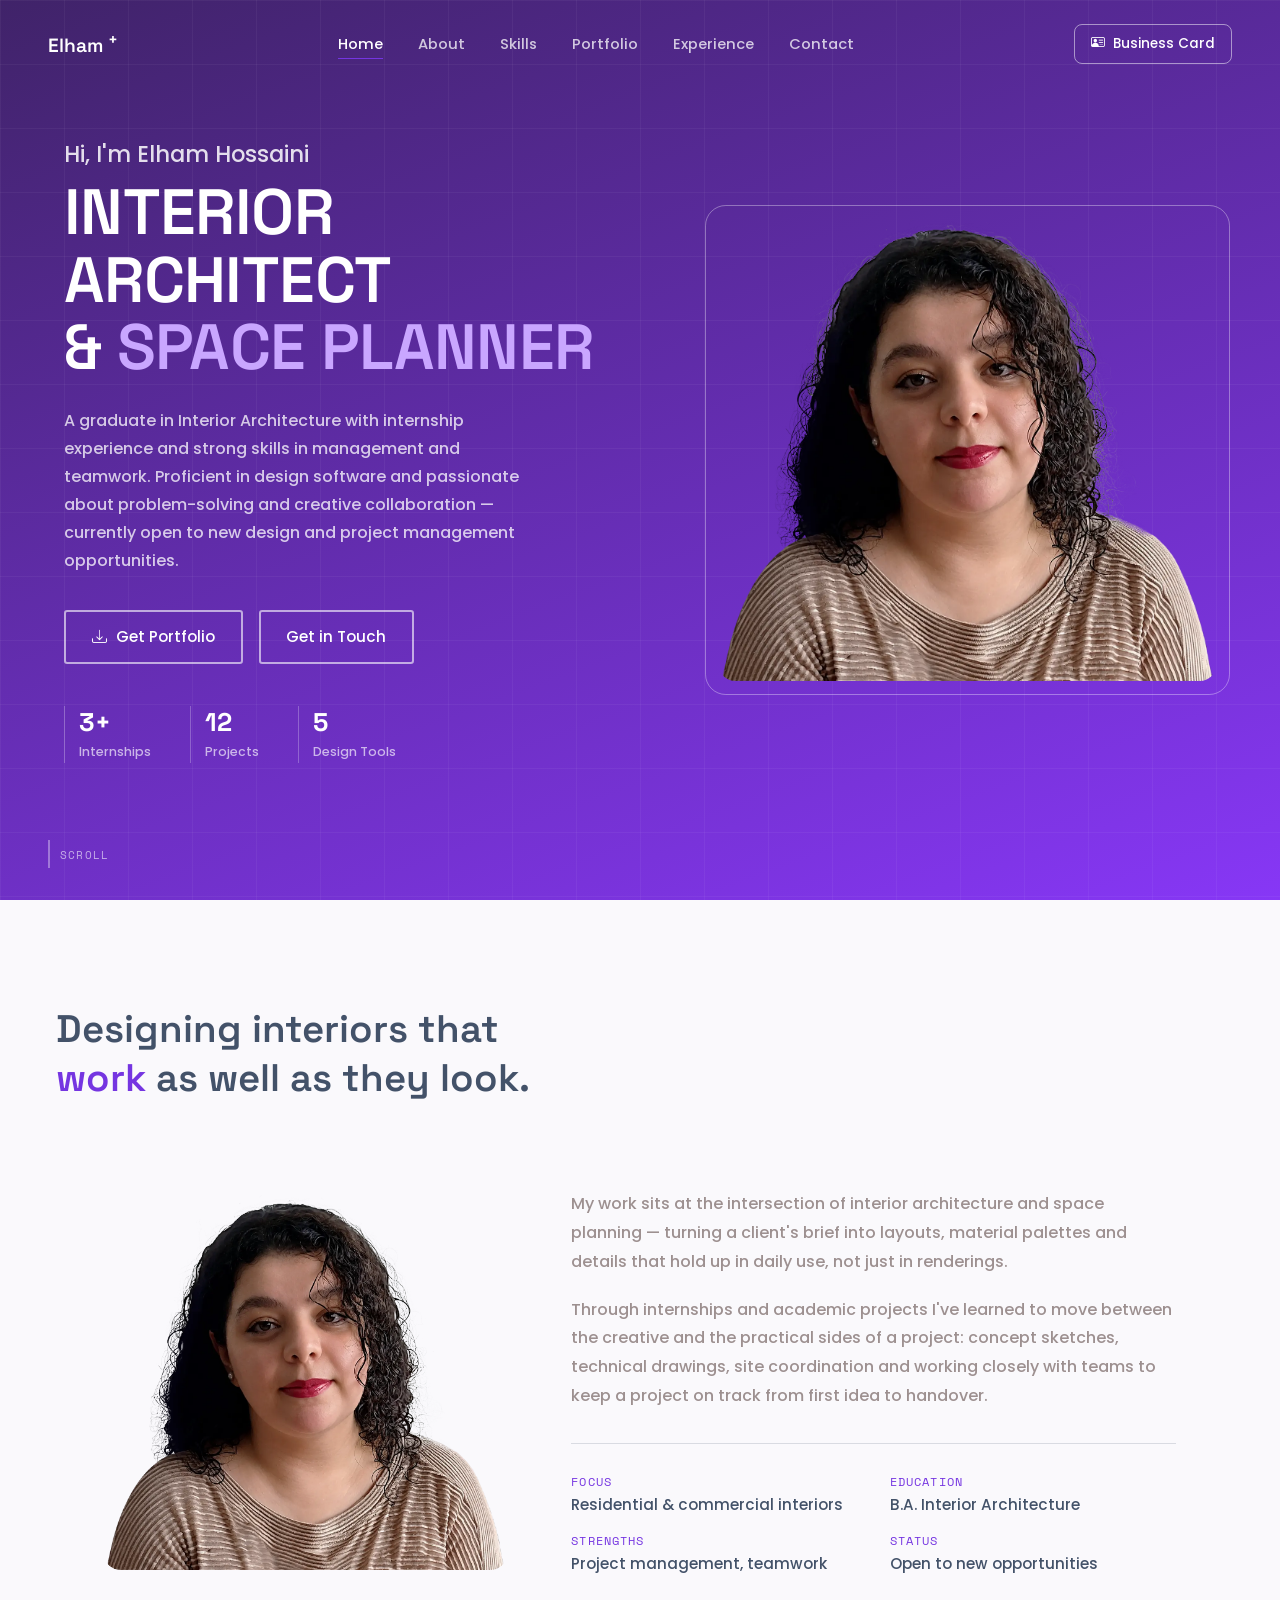
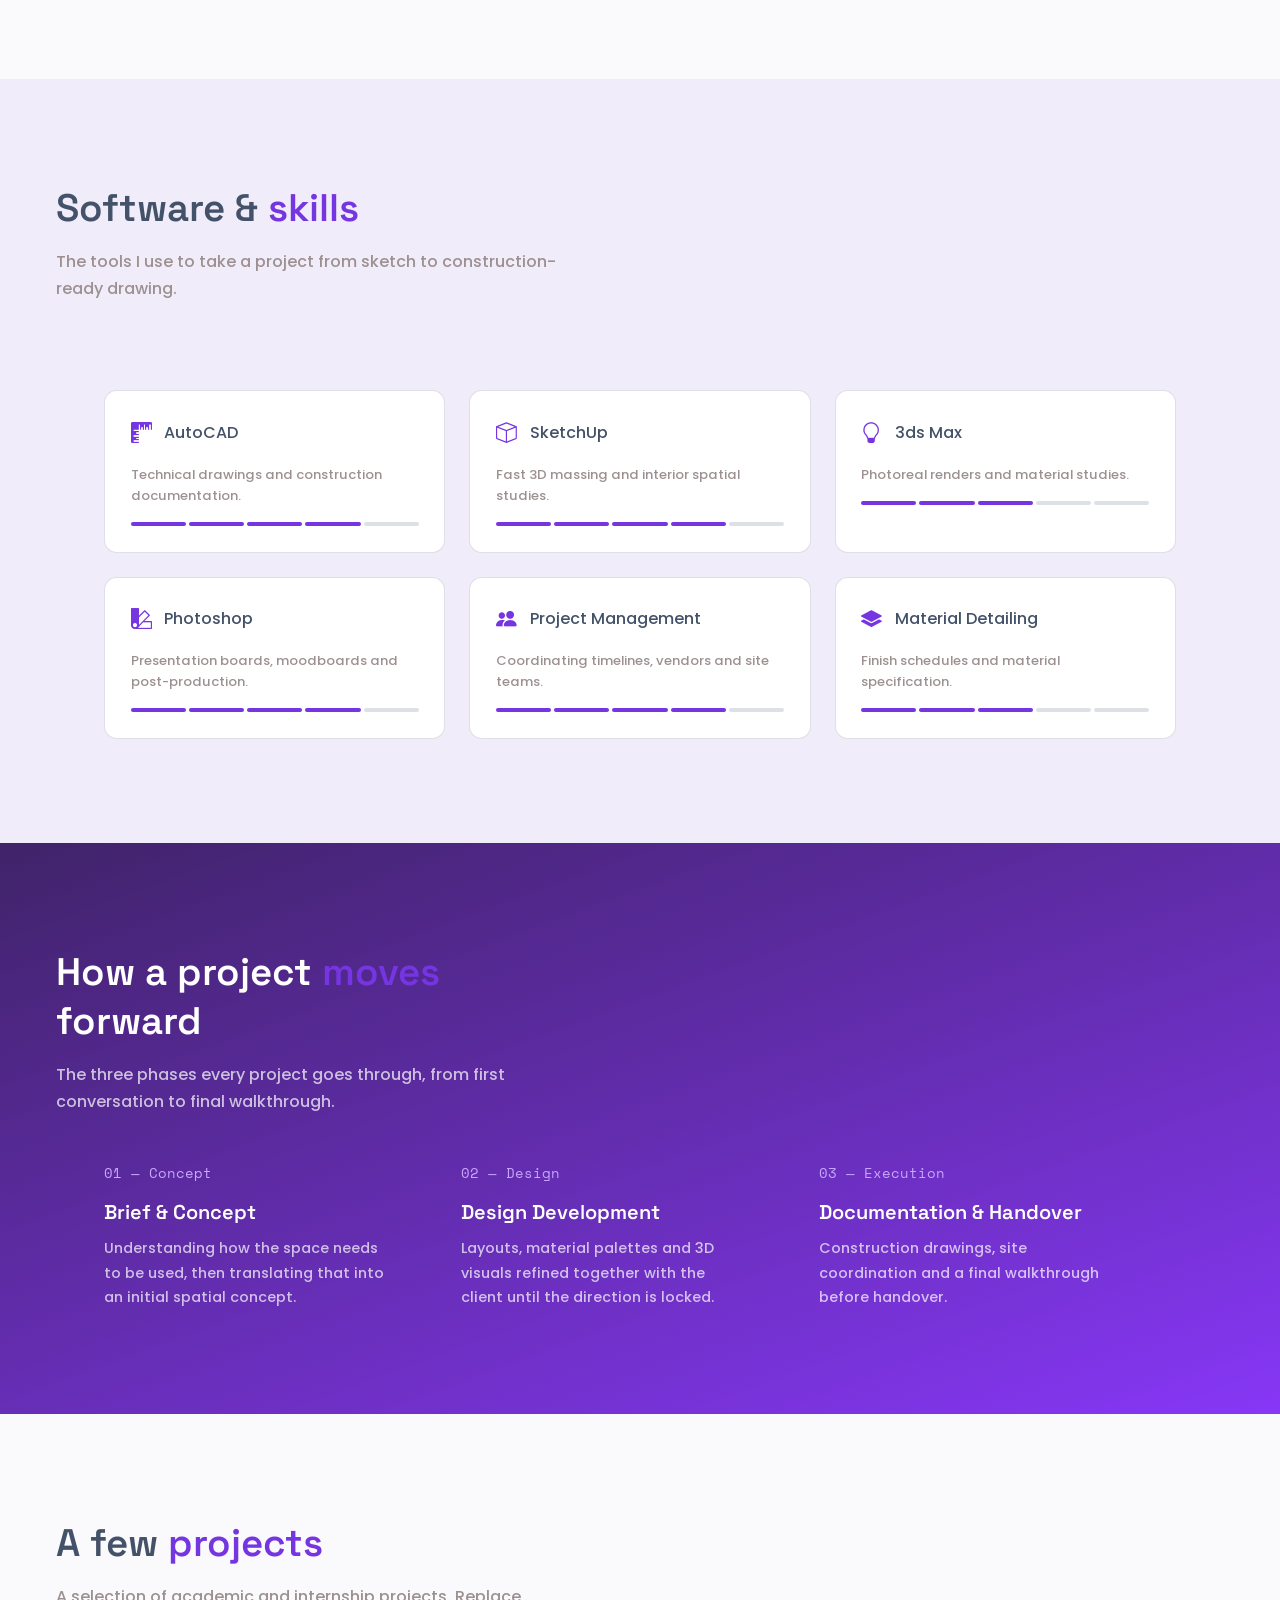
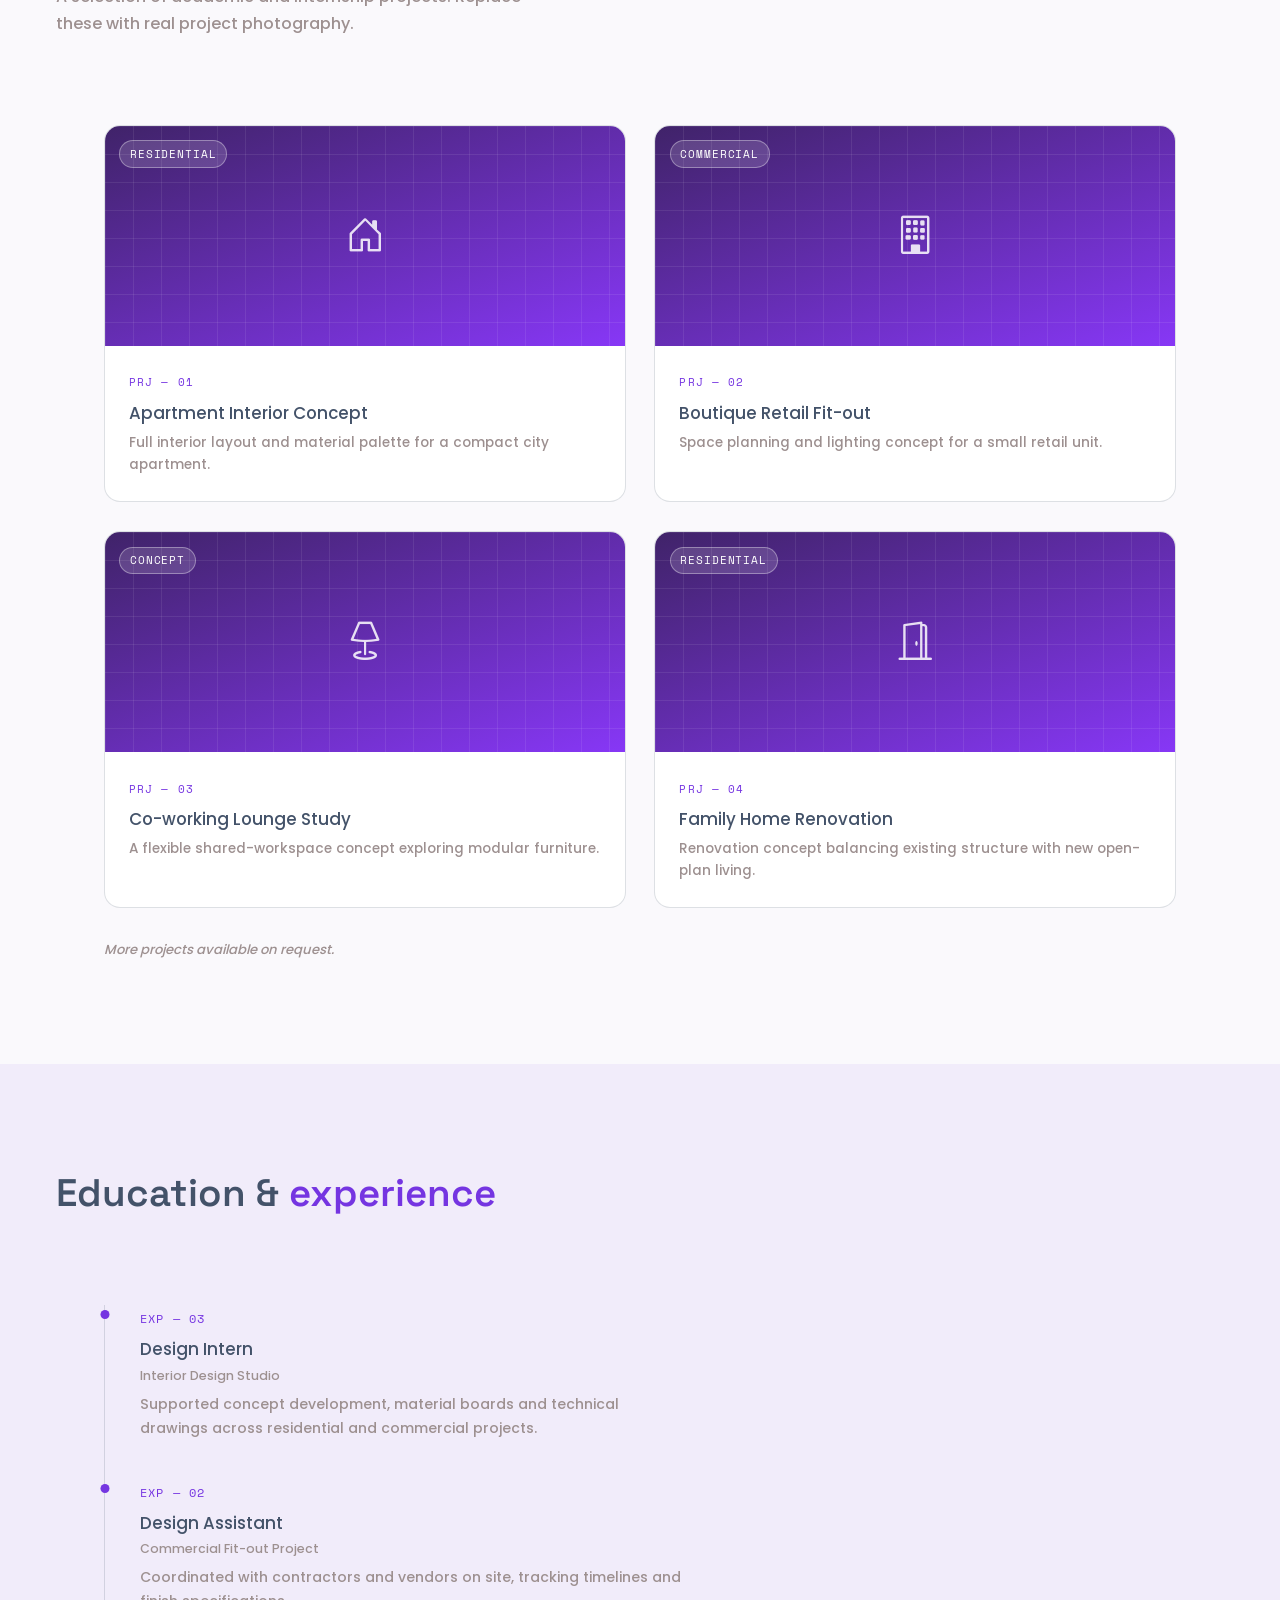
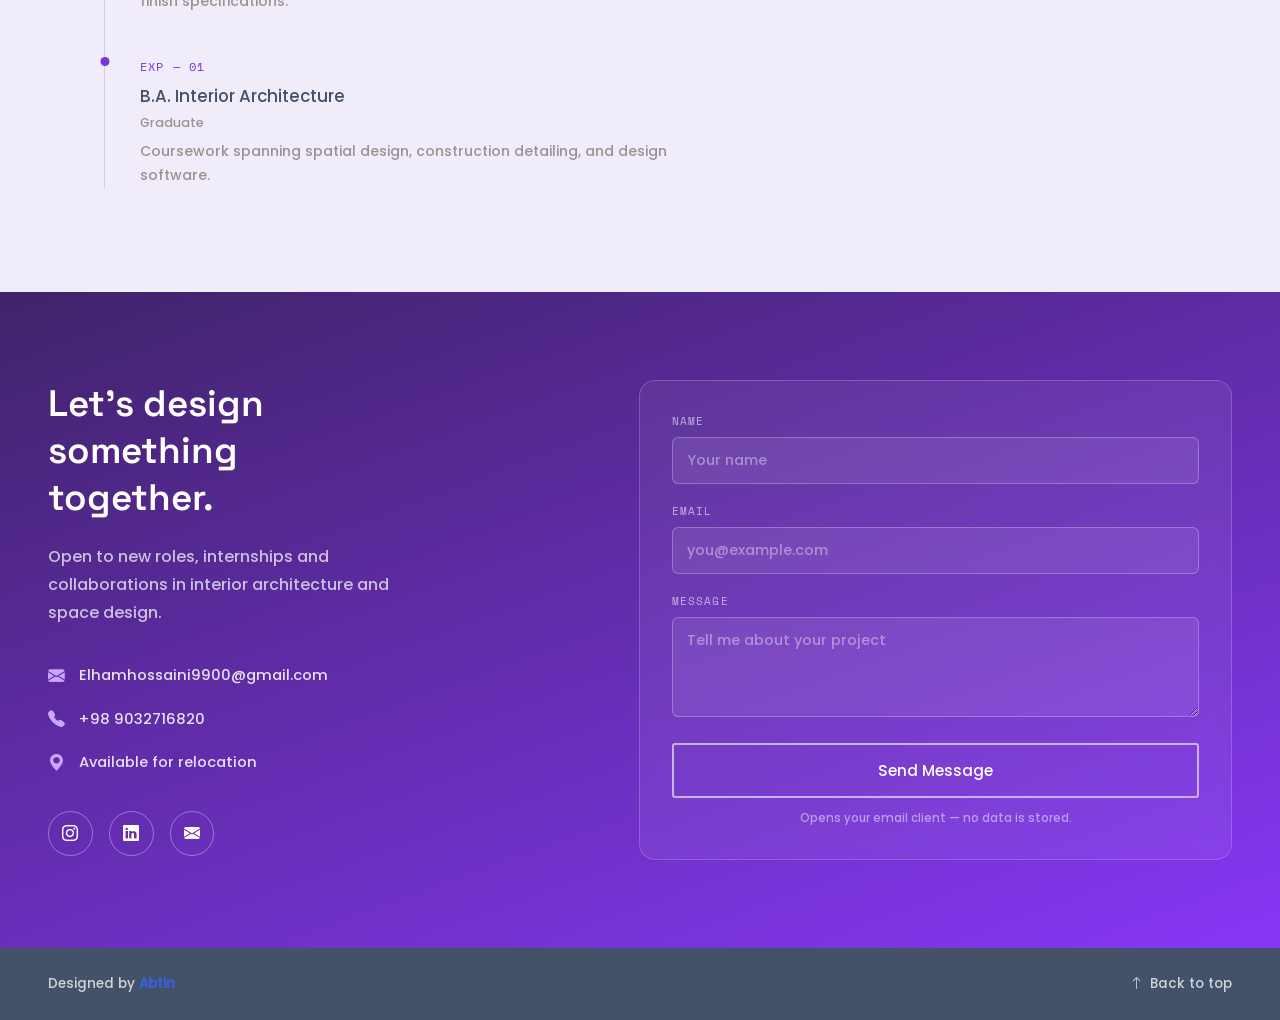
==== commit b9779d1f: "add developer(me) web url to home page" ====
--- a/home.html
+++ b/home.html
@@ -444,7 +444,7 @@
     <!-- ===== FOOTER ===== -->
     <footer>
       <div class="wrap">
-        <a href="#"> Designed by <span>Abtin</span> </a>
+        <a href="https://abtin-rz.github.io/Abtin/"> Designed by <span>Abtin</span> </a>
         <a href="#home" class="to-top"
           ><i class="bi bi-arrow-up"></i> Back to top</a
         >
